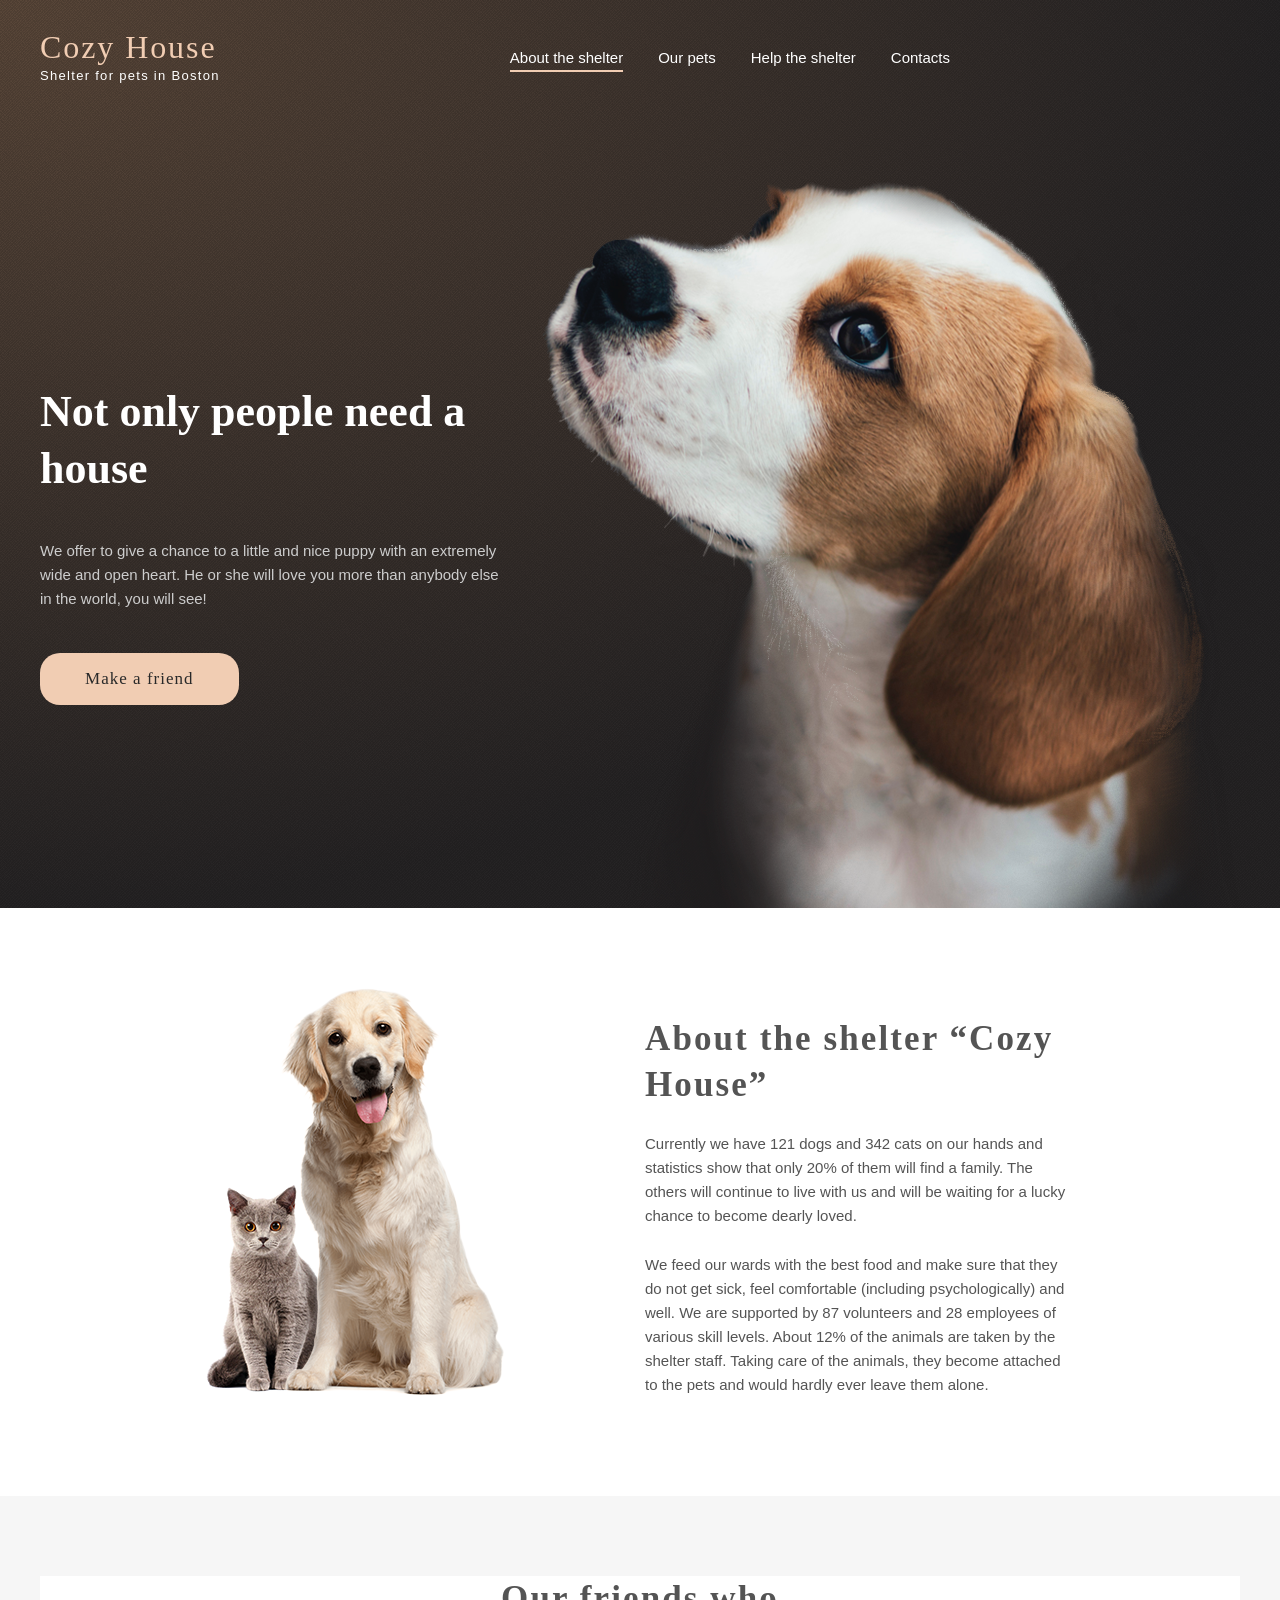
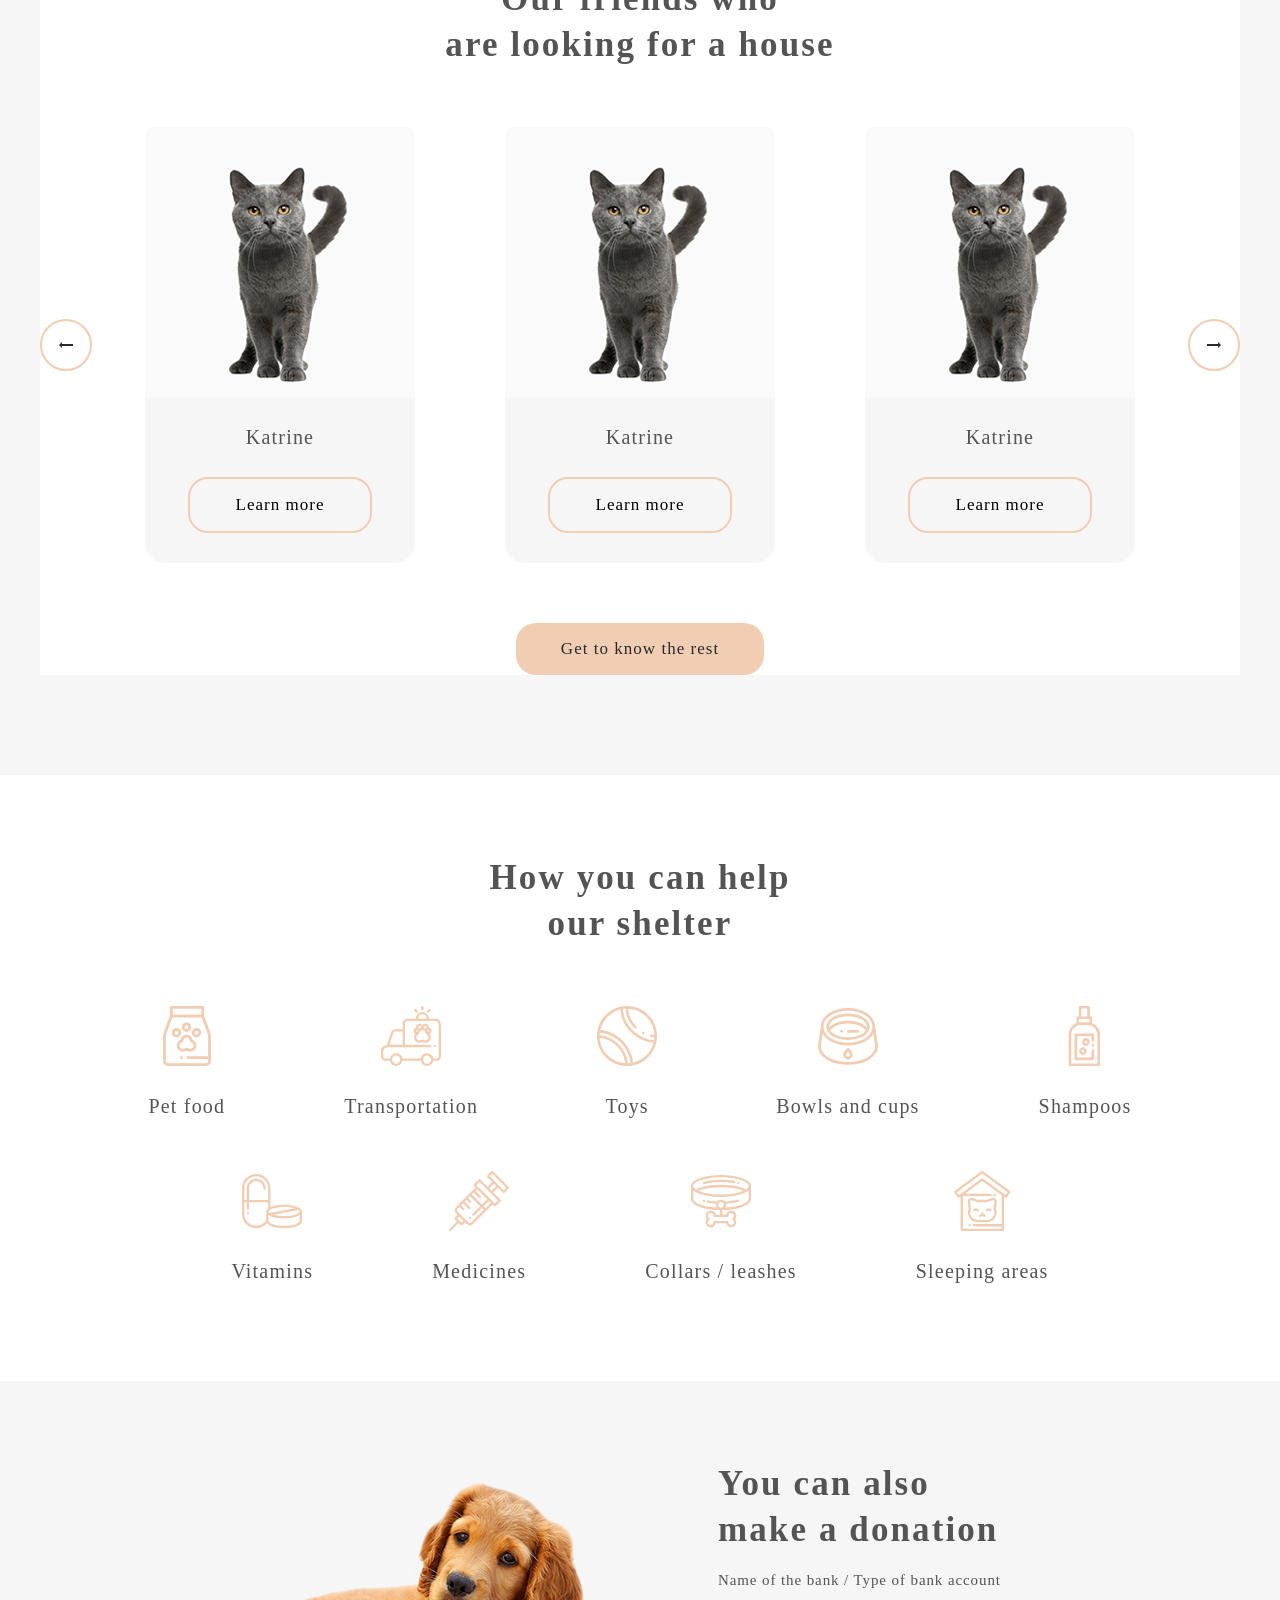
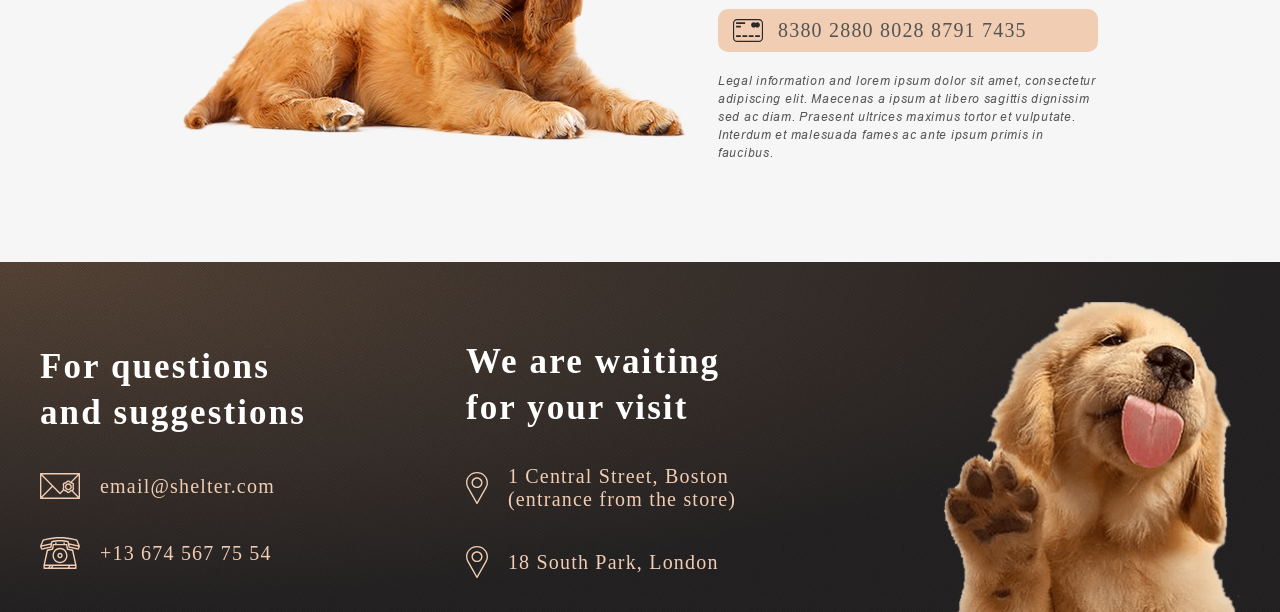
==== shelter/index.html @ 4ef7d297 "feat: add media320 donation and footer sections" ====
<!DOCTYPE html>
<html lang="en">
<head>
    <meta charset="UTF-8">
    <meta name="viewport" content="width=device-width, initial-scale=1.0">
    <title>Shelter</title>
    <link rel="icon" type="image/svg+xml" href="./icons/icon-bowls-and-cups.svg">
    <link rel="stylesheet" href="./styles.css">
</head>
<body>
   <header class="header-main">
    <div class="logo">
        <p class="top-logo">Cozy House</p>
        <p class="bot-logo">Shelter for pets in Boston</p>
    </div>
    <nav class="nav-menu">
        <ul class="nav-menu-list">
            <li class="nav-item">
                <a href="#about" class="nav-item" id="int2">About the shelter</a>
            </li>
            <li class="nav-item">
                <a href="./ourpets.html" class="nav-item">Our pets</a></li>
            <li class="nav-item">
                <a href="#help" class="nav-item">Help the shelter</a></li>
            <li class="nav-item">
                <a href="#contacts" class="nav-item">Contacts</a></li>
        </ul>
    </nav>
    <div class="burger-button">
        <span></span>
    </div>
   </header>
   <main>
    <h1 style="display: none;">Shelter</h1>
        <div class="start-screen">

            <div class="start-container">
                <h2 class="main-header">Not only people need a house</h2>
                <p class="start-info">We offer to give a chance to a little and nice puppy with an extremely wide and open heart. He or she will love you more than anybody else in the world, you will see!</p>
                <button class="gold-button">Make a friend</button>

            </div>
            
                <img src="./images/start-screen-puppy.png" alt="pes" class="pes">
            
        </div>
        <div class="about" id="about">
            <img src="./images/about-pets.png" alt="pets" class="pets-img">
            <div class="about-container">
                <h3 class="about-header">About the shelter “Cozy House”</h3>
                <p class="about-info">Currently we have 121 dogs and 342 cats on our hands and statistics show that only 20% of them will find a family. The others will continue to live with us and will be waiting for a lucky chance to become dearly loved.</p>
                <p class="about-info">We feed our wards with the best food and make sure that they do not get sick, feel comfortable (including psychologically) and well. We are supported by 87 volunteers and 28 employees of various skill levels. About 12% of the animals are taken by the shelter staff. Taking care of the animals, they become attached to the pets and would hardly ever leave them alone.</p>
            </div>
        </div>
        <div class="pets">
            <div class="pets-content">
                <h3 class="pets-header">
                    <span>Our friends who</span>
                    <span>are looking for a house</span> 
                </h3>
                <div class="slider">
                    <button class="left">
                       
                    </button>
                    <div class="slider-body">
                        <div class="pet-card">
                            <img src="./images/pets-katrine.png" alt="pet-photo" class="pet-photo">
                            <p class="pet-name">Katrine</p>
                            <button class="about-pet-button">Learn more</button>
                        </div>
                        <div class="pet-card">
                            <img src="./images/pets-katrine.png" alt="pet-photo" class="pet-photo">
                            <p class="pet-name">Katrine</p>
                            <button class="about-pet-button">Learn more</button>
                        </div>
                        <div class="pet-card" >
                            <img src="./images/pets-katrine.png" alt="pet-photo" class="pet-photo">
                            <p class="pet-name">Katrine</p>
                            <button class="about-pet-button">Learn more</button>
                        </div>
                    </div>
                    <button class="right">
                       
                    </button>
                </div>
                <a href="./ourpets.html" class="gold-button">Get to know the rest</a>
            </div>
        </div>
        <div class="help" id="help">
            <div class="help-content">
                <h3 class="help-header">
                <span>How you can help</span>
                <span>our shelter</span>
                </h3>
                <div class="help-list">
                    <div class="list-card">
                        <img src="./icons/icon-pet-food.svg" alt="food">
                        <p class="card-name">Pet food</p>
                    </div>
                    <div class="list-card">
                        <img src="./icons/icon-transportation.svg" alt="food">
                        <p class="card-name">Transportation</p>
                    </div>
                    <div class="list-card">
                        <img src="./icons/icon-toys.svg" alt="food">
                        <p class="card-name">Toys</p>
                    </div>
                    <div class="list-card">
                        <img src="./icons/icon-bowls-and-cups.svg" alt="food">
                        <p class="card-name">Bowls and cups</p>
                    </div>
                    <div class="list-card">
                        <img src="./icons/icon-shampoos.svg" alt="food">
                        <p class="card-name">Shampoos</p>
                    </div>
                    <div class="list-card">
                        <img src="./icons/icon-vitamins.svg" alt="food">
                        <p class="card-name">Vitamins</p>
                    </div>
                    <div class="list-card">
                        <img src="./icons/icon-medicines.svg" alt="food">
                        <p class="card-name">Medicines</p>
                    </div>
                    <div class="list-card">
                        <img src="./icons/icon-collars-leashes.svg" alt="food">
                        <p class="card-name">Collars / leashes</p>
                    </div>
                    <div class="list-card">
                        <img src="./icons/icon-sleeping-area.svg" alt="food">
                        <p class="card-name">Sleeping areas</p>
                    </div>
                </div>
            </div>
            
        </div>
        <div class="donation">
            <div class="donation-content">
                <img src="./images/donation-dog.png" alt="sobaka" class="sobaka">
                <div class="donation-info">
                    <h3 class="donation-header">
                        <span>You can also</span>
                        <span>make a donation</span>
                    </h3>
                    <p class="donation-subheader">Name of the bank / Type of bank account</p>
                    <div class="credit-card">
                        <img src="./icons/credit-card.svg" alt="credit-card">
                        <p class="credit-card-number">8380 2880 8028 8791 7435</p>
                    </div>
                    <p class="payment-info">Legal information and lorem ipsum dolor sit amet, consectetur adipiscing elit. Maecenas a ipsum at libero sagittis dignissim sed ac diam. Praesent ultrices maximus tortor et vulputate. Interdum et malesuada fames ac ante ipsum primis in faucibus.</p>
                </div>
            </div>
        </div>
   </main>
   <footer>
        <div class="footer-container" id="contacts">
            <div class="footer-info">
                <div class="contacts">
                    <h3 class="contacts-header">
                        <span>For questions </span>
                        <span>and suggestions</span>
                    </h3>
                    <a href="https://mail.google.com/mail/u/0/?fs=1&to=email@shelter.com&tf=cm" class="mail" target="_blank">
                        <img src="./icons/icon-email.svg" alt="mail">
                        <p class="mail-adres">email@shelter.com</p>
                    </a>
                    <a href="tel:+136745677554" class="phone" target="_blank">
                        <img src="./icons/icon-phone.svg" alt="phone">
                        <p class="phone-number">+13 674 567 75 54</p>
                    </a>
                </div>
                <div class="adress">
                    <h3 class="adres-header">
                        <span>We are waiting</span>
                        <span>for your visit</span>
                    </h3>
                    <a href="https://www.google.com/maps/place/%D0%AD%D0%BB%D1%8C%D0%B1%D1%80%D1%83%D1%81/@43.3499376,42.4453301,3543m/data=!3m2!1e3!4b1!4m6!3m5!1s0x40590ad75c4e757f:0x93b32f99989061ef!8m2!3d43.3499382!4d42.4453301!16zL20vMDFoam45!5m1!1e1?entry=ttu&g_ep=EgoyMDI2MDYxMC4wIKXMDSoASAFQAw%3D%3D" class="adres-container" target="_blank">
                        <img src="./icons/icon-marker.svg" alt="marker">
                        <p class="adress-name">1 Central Street, Boston (entrance from the store)</p>
                    </a>
                    <a href="https://www.google.com/maps/place/%D0%AD%D0%BB%D1%8C%D0%B1%D1%80%D1%83%D1%81/@43.3499376,42.4453301,3543m/data=!3m2!1e3!4b1!4m6!3m5!1s0x40590ad75c4e757f:0x93b32f99989061ef!8m2!3d43.3499382!4d42.4453301!16zL20vMDFoam45!5m1!1e1?entry=ttu&g_ep=EgoyMDI2MDYxMC4wIKXMDSoASAFQAw%3D%3D" class="adres-container" target="_blank">
                        <img src="./icons/icon-marker.svg" alt="marker">
                        <p class="adress-name">18 South Park, London </p>
                    </a>
                </div>
            </div>
           
            <img src="./images/footer-puppy.svg" alt="puppy" class="puppu-pes" >
        </div>
   </footer>
</body>
</html>
---- shelter/styles.css ----
@font-face {
    font-family: 'Georgia-italic';
    src: url('./fonts/Georgia-Italic.woff2') format('woff2');
    font-weight: normal;
    font-style: italic;
    font-display: swap;
}

@font-face {
    font-family: 'Georgia';
    src: url('Georgia.woff2') format('woff2');
    font-weight: 400 ;
    font-style: normal;
    font-display: swap;
    font-variant: normal; 
}

@font-face {
    font-family: 'Arial-italic';
    src: url('./fonts/Arial-ItalicMT.woff2') format('woff2');
    font-weight: normal;
    font-style: italic;
    font-display: swap;
}

@font-face {
    font-family: 'Arial';
    src: url('ArialMT.woff2') format('woff2');
    font-weight: normal ;
    font-style: normal;
    font-display: swap;
}




a {
    text-decoration: none;  
    color: black;           
}
/**
  Нормализация блочной модели
 */
*,
::before,
::after {
  box-sizing: border-box;
}

/**
  Убираем внутренние отступы слева тегам списков,
  у которых есть атрибут class
 */
:where(ul, ol):where([class]) {
  padding-left: 0;
}

/**
  Убираем внешние отступы body и двум другим тегам,
  у которых есть атрибут class
 */
body,
:where(blockquote, figure, fieldset):where([class]) {
  margin: 0;
}

/**
  Убираем внешние отступы вертикали нужным тегам,
  у которых есть атрибут class
 */
:where(
  h1,
  h2,
  h3,
  h4,
  h5,
  h6,
  p,
  ul,
  ol,
  dl
):where([class]) {
  margin-block: 0;
}

:where(dd[class]) {
  margin-left: 0;
}

:where(fieldset[class]) {
  padding: 0;
  border: none;
}

/**
  Убираем стандартный маркер маркированному списку,
  у которого есть атрибут class
 */
:where(ul[class]) {
  list-style: none;
}

:where(address[class]) {
  font-style: normal;
}

/**
  Обнуляем вертикальные внешние отступы параграфа,
  объявляем локальную переменную для внешнего отступа вниз,
  чтобы избежать взаимодействие с более сложным селектором
 */
p {
  --paragraphMarginBottom: 24px;

  margin-block: 0;
}

/**
  Внешний отступ вниз для параграфа без атрибута class,
  который расположен не последним среди своих соседних элементов
 */
p:where(:not([class]):not(:last-child)) {
  margin-bottom: var(--paragraphMarginBottom);
}


/**
  Упрощаем работу с изображениями и видео
 */
img,
video {
  display: block;
  max-width: 100%;
  height: auto;
}

/**
  Наследуем свойства шрифт для полей ввода
 */
input,
textarea,
select,
button {
  font: inherit;
}

html {

  height: 100%;
  
  
  
  scroll-behavior: smooth;
}

body {
  /**
    Пригодится в большинстве ситуаций
    (когда, например, нужно будет "прижать" футер к низу сайта)
   */
  min-height: 100%;
  /**
    Унифицированный интерлиньяж
   */
  line-height: 1.5;
}

/**
  Нормализация высоты элемента ссылки при его инспектировании в DevTools
 */
a:where([class]) {
  display: inline-flex;
}

/**
  Курсор-рука при наведении на элемент
 */
button,
label {
  cursor: pointer;
}

/**
  Убирает серую подсветку при тапе на мобильных устройствах (iOS/Android)
 */
button {
  -webkit-tap-highlight-color: transparent;
}

/**
  Приводим к единому цвету svg-элементы
  (за исключением тех, у которых уже указан
  атрибут fill со значением 'none' или начинается с 'url')
 */
:where([fill]:not(
  [fill="none"],
  [fill^="url"]
)) {
  fill: currentColor;
}

/**
  Приводим к единому цвету svg-элементы
  (за исключением тех, у которых уже указан
  атрибут stroke со значением 'none')
 */
:where([stroke]:not(
  [stroke="none"],
  [stroke^="url"]
)) {
  stroke: currentColor;
}

/**
  Чиним баг задержки смены цвета при взаимодействии с svg-элементами
 */
svg * {
  transition-property: fill, stroke;
}

/**
  Приведение рамок таблиц в классический 'collapse' вид
 */
:where(table) {
  border-collapse: collapse;
  border-color: currentColor;
}

/**
  Удаляем все анимации и переходы для людей,
  которые предпочитают их не использовать
 */
@media (prefers-reduced-motion: reduce) {
  *,
  ::before,
  ::after {
    animation-duration: 0.01ms !important;
    animation-iteration-count: 1 !important;
    transition-duration: 0.01ms !important;
    scroll-behavior: auto !important;
  }
}

/**
  Пробуем добавить адаптивный дизайн
 */



:root{
    --color-white: #FFFF;
    --color-dark-light: #CDCDCD;
    --color-dark-medium: #545454;
    --color-dark-high: #292929;
    --color-grey-light: #f6f6f6;
    --color-gold: #F1CDB3;
    

    --border-radius: 20px;

   

    --container-width: 1280x;
    --container-padding-x: 15px;

    --transition-duration: 0.2s;

   
    
}
body{
    max-width: 1280px;
    width:100%;
   
    color: var(--color-dark);
    font-size: 12px;
    line-height: 1.75;
    background-color: var(--color-white);
    margin: 0 auto;
    position: relative;
}
.header-main{
    display: flex;
    padding-left: 40px;
    padding-right: 40px;
    padding-top: 30px;
    width: 100%;
    justify-content: space-between;
    align-items: center;
    font-family: 'Georgia';
    position: absolute;
}
.logo{
    display: flex;
    flex-direction: column;
    align-content: flex-start;
    font-family: 'Georgia';
}

.top-logo, .top-logo-pet{
    font-size: 32px;
    line-height: 1.1;
    letter-spacing: 0.06em;
    color: var(--color-gold);
}

.bot-logo, .bot-logo-pet{
    font-family: 'Arial';
    font-size: 13px;
    line-height: auto;
    letter-spacing: 0.1em;
    color: var(--color-white);
}


.nav-menu-list, .nav-menu-list-pet{
    display: flex;
    gap: 35px;
    font-family: 'Arial';
    font-size: 15px;
    line-height: 1.6;
    letter-spacing: 0.0em;
    color: var(--color-white);
}
.start-screen{
    display: flex;
    align-items: center;
    gap: 42px;
    padding-left: 40px;
    padding-right: 40px;
    padding-top: 180px ;
    background: url(./images/noise_transparent.png), radial-gradient(100% 100% at 0% 0%, #5b483a 0%, #262425 100%), #211f20;
}

.start-container{
    display: flex;
    flex-direction: column;
    gap: 42px;
    justify-content: flex-start;
    align-items: flex-start;
}

.main-header{
    font-family: 'Georgia';
    font-size: 44px;
    line-height: 1.3;
    letter-spacing: 0.0em;
    color: var(--color-white);
}

.start-info{
    font-family: 'Arial';
    font-size: 15px;
    line-height: 1.6;
    letter-spacing: 0.0em;
    color: var(--color-dark-light);
}

.gold-button{
    
    padding: 15px 45px 15px 45px;
    cursor: pointer;
    border: none;
    border-radius: var(--border-radius);
    background-color: var(--color-gold);
    font-family: Georgia;
    font-size: 17px;
    line-height: 1.3;
    letter-spacing: 0.06em;
    color: var(--color-dark-high);
}


.about{
    display: flex;
    align-items: center;
    justify-content: center;
    padding: 80px 40px 100px 40px;
    gap: 140px;
}

.about-container{
    display: flex;
    gap: 25px;
    width: 430px;
    height: 380px;
    flex-direction: column;
    justify-content: flex-start;
    padding-top: 14px;
    padding-bottom: 14px;
}

.about-header, .pets-header, .help-header, .donation-header, .contacts-header, .adres-header, .pets-section-header{
    font-family: 'Georgia';
    font-size: 35px;
    line-height: 1.3;
    letter-spacing: 0.06em;
    color: var(--color-dark-medium);
}

.about-info{
    font-family: 'Arial';
    font-size: 15px;
    line-height: 1.6;
    letter-spacing: 0.0em;
    color: var(--color-dark-medium);
}

.pets-header{
    display: flex;
    flex-direction: column;
    align-items: center;
}
.left{
    width: 52px;
    height: 52px;
    background: transparent;  
    border: 2px solid var(--color-gold); 
    border-radius: 52px;  
    background-image: url(./icons/Arrow.png);
  
 
    background-repeat: no-repeat;
    background-position:  center;
    transition: background-color 0.5s ease;
}
.right{
    width: 52px;
    height: 52px;
    background: transparent;  
    border: 2px solid var(--color-gold); 
    border-radius: 52px;  
    background-image: url(./icons/Arrow\ \(1\).png);
  
 
    background-repeat: no-repeat;
    background-position:  center;
    transition: background-color 0.5s ease;
}
.pets{
    padding: 80px 40px 100px 40px;
    background-color: var(--color-grey-light);
}

.pets-content{
    
    display: flex;
    flex-direction: column;
    align-items: center;
    gap: 60px;
    background-color: var(--color-white);
}

.slider{
    display: flex;
    flex-direction: row;
    align-items: center;
    gap: 53px;
}

.slider-body{
    display: flex;
    align-items: center;
    gap: 90px;
}

.pet-card{
    display: flex;
    flex-direction: column;
    gap: 30px;
    align-items: center;
    background-color: var(--color-grey-light);
    border-radius: var(--border-radius);
    padding-bottom: 30px;
    cursor: pointer;
    
}


.pet-name, .card-name{
    font-family: 'Georgia';
    font-size: 20px;
    line-height: 1.00;
    letter-spacing: 0.06em;
    color: var(--color-dark-medium);
}

.about-pet-button{
    font-family: 'Georgia';
    font-size: 17px;
    line-height: 1.3;
    letter-spacing: 0.06em;
    background-color: var(--color-grey-light);
    border-radius: var(--border-radius);
    border: 2px solid var(--color-gold); 
    padding: 15px 45px 15px 45px;
}

.about-pet-button:hover{
  background-color: var(--color-gold);
}

.help{
  padding: 80px 40px 100px 40px;
  max-width: 1280px;
  
  
}

.help-content{
  display: flex;
  flex-direction: column;
  align-items: center;
  gap: 60px;
  padding-left: 87px;
  padding-right: 87px;
}

.help-header{
  display: flex;
  flex-direction: column;
  align-items: center;
}

.help-list{
  line-height: 1.15;
  display: flex;
  align-items: center;
  justify-content: center;
  gap: 119px;
  row-gap: 55px;
  flex-wrap: wrap;
}

.list-card{
  display: flex;
  flex-direction: column;
  align-items: center;
  gap: 30px;
  white-space: nowrap;

}

.donation{
  padding: 80px 182px 100px 183px;
  background-color: var(--color-grey-light);
}


.donation-content{
  display: flex;
  align-items: center;
  gap: 30px;
  justify-content: center;
}

.donation-info{
  display: flex;
  flex-direction: column;
  justify-content: flex-start;
  gap: 20px;
}

.credit-card{
  background-color: var(--color-gold);
  border-radius: 10px;
  padding: 10px 15px 10px 15px;
  display: flex;
  align-items: center;
  gap: 15px;
}

.donation-subheader{
  font-family: 'Georgia';
    font-size: 15px;
    line-height: 1.1;
    letter-spacing: 0.06em;
    color: var(--color-dark-medium);
}

.credit-card-number{
   font-family: 'Georgia';
    font-size: 20px;
    line-height: 1.15;
    letter-spacing: 0.06em;
    color: var(--color-dark-medium);
}

.payment-info{
  font-family: 'Arial-italic';
    font-size: 12px;
    line-height: 1.5;
    letter-spacing: 0.06em;
    color: var(--color-dark-medium);
}
.donation-header{
  display: flex;
  flex-direction: column;
}

footer{
  padding: 40px 40px 0px 40px;
  background: url(./images/noise_transparent.png), radial-gradient(100% 100% at 0% 0%, #5b483a 0%, #262425 100%), #211f20;
}

.footer-container{
  display: flex;
  gap: 160px;
  
}

.footer-info{
  display: flex;
  align-items: center;
  justify-content: center;
  gap: 160px;
}

.contacts, .adress{
  max-height: 235px;
  display: flex;
  flex-direction: column;
  align-self: center;
  gap: 35px;
}

.contacts-header, .adres-header{
  display: flex;
  flex-direction: column;
  justify-content: flex-start;
   white-space: nowrap;
   color: var(--color-white);
}

.mail, .phone, .adres-container{
  display: flex;
  align-items: center;
  gap: 20px;
  font-family: 'Georgia';
    font-size: 20px;
    line-height: 1.15;
    letter-spacing: 0.06em;
    color: var(--color-gold);
}

.header-ourpets{
  display: flex;
    padding-left: 40px;
    padding-right: 40px;
    padding-top: 30px;
    padding-bottom: 30px;
    width: 100%;
    justify-content: space-between;
    align-items: center;
    font-family: 'Georgia';
    color: var(--color-dark-medium);
    background-color: var(var(--color-white)) ;
}
.left-end-navigator, .left-navigator, .right-navigator, .right-end-navigator  {
   width: 52px;
    height: 52px;
    background: transparent;  
    border: 2px solid var(--color-gold); 
    border-radius: 52px;  
    
  
 
    background-repeat: no-repeat;
    background-position:  center;
    transition: background-color 0.5s ease;
}

.page{
  display: flex;
  align-items: center;
  justify-content: center;
   width: 52px;
    height: 52px;
    border-radius: 52px;
    background-color: var(--color-gold);
}

.pets-section{
  padding: 80px 40px 100px 40px;
  background-color: var(--color-grey-light);
}
.pets-section-content{
  display: flex;
  flex-direction: column;
  align-items: center;
  gap: 45px;
}
.pets-section-header{
  display: flex;
  flex-direction: column;
  align-items: center;
}

.cards-container{
  display: flex;
  row-gap: 40px;
  column-gap: 30px;
  align-items: center;
  justify-content: center;
  flex-wrap: wrap;
}

.navigation{
  display: flex;
  align-items: center;
  gap: 20px;
}

.nav-menu-list-pet, .top-logo-pet, .bot-logo-pet {
  color: var(--color-dark-high);
}

.left-end-navigator{
  background-image: url(./icons/__.svg);
}

.left-navigator{
  background-image: url(./icons/_.svg);
}

.right-navigator{
  background-image: url(./icons/_\ \(1\).svg);
}

.right-end-navigator{
  background-image: url(./icons/__\ \(1\).svg);
}

.nav-item{
  color: var(--color-white);
}
.nav-item-pet{
  color: var(--color-dark-high);
}
#int, #int2{
  border-bottom: 2px solid var(--color-gold);
}

.pet-photo{
  max-width: 270px;
  max-height: 270px;
}

.contacts{
  max-width: 278px;
}

.address{
  max-width: 302px;

}
@media (max-width:1024px){
  .start-screen{
    display: flex;
    flex-direction: column;
    gap: 100px;
    padding-top: 150px;
  }

  .start-container{
    max-width: 460px;
  }

  .gold-button{
    align-self: center;
  }
  .pes{
    width: 569px;
    height: 593px;
    align-self: flex-end;
  }

  .about{
    flex-direction: column-reverse;
    align-self: flex-end;
    gap: 80px;
  }

  .slider-body .pet-card:nth-child(3){
    display: none;
  }
  .pet-card, .about-pet-button{
    background-color: var(--color-white);
  }
  .pets-content{
    background-color: var(--color-grey-light);
  }

  .pet-card{
    max-width: 270px;
  }

  .slider-body{
    gap: 40px;
  }
  
.slider{
  gap: 15px;
}

  .pets{
    padding: 80px 30px 100px 30px;
    background-color: var(--color-grey-light);
}

.help-list{
  display: grid;
  grid-template-columns: repeat(3,1fr);
  align-items: center;
  justify-content: center;
  gap: 60px 55px;
}
.help{
    padding: 80px 69px 100px 69px;
    
}
.help-content{
  
  padding-left: 0px;
  padding-right: 0px;
}

.donation-content{
  flex-direction: column-reverse;
  gap: 60px;
}

.sobaka{
  max-width: 505px;
  max-height: 261px;
}

.footer-container{
  gap: 65px;
  align-items: center;
  justify-content: center;
  flex-wrap: wrap;
}
.contacts, .adress{
  max-width: 302px;
  max-height: 234px;
  
}
.adress{
  gap: 35px;
}

.footer-info{
  gap: 60px;
}
footer{
  padding-left: 30px;
  padding-right: 30px;
  padding-top: 30px;
}


}
@media(max-width: 767px){
  
.burger-button{
  width: 30px;
  height: 30px;
  position: relative;
  background: transparent;
  cursor: pointer;
  padding: 0;
}
.burger-button span, .burger-button::before, .burger-button::after{
  content: '';
  position: absolute;
  width: 100%;
  height: 2px;
 
  background-color: var(--color-gold);
  border-radius: 30px;
}

.burger-button::before{
   top: 0;
}

.burger-button span{
  top: 50%;
}

.burger-button::after{
  bottom: 0;
}

.nav-menu{
  display: none;
}

.start-screen{
  padding-left:10px;
  padding-right: 10px;;
}
.main-header{
 
    font-size: 25px;
    line-height: 1.3;
    letter-spacing: 0.06em;
    
}
.start-container{
  align-items: center;
  justify-content: center;
  text-align: center;
  gap: 42px;
}
.pes{
  max-width: 260px;
  max-height: 272px;
}

.pets-img{
  max-width: 260px;
  max-height: 353px;
}

.about{
  flex-direction: column-reverse;
  padding: 42px 10px 42px 10px;
  gap: 42px;
}

.about-header,
 .pets-header,
  .help-header,
   .donation-header,
    .contacts-header,
    .adres-header{
  text-align: center;
  font-size: 25px;
    line-height: 1.3;
    letter-spacing: 0.06em;
    
}
.about-container{
  height: auto;
  width: auto;
}

.about-info{
  text-align: justify;
}

.pets{
  padding: 42px 10px 42px 10px;
}

.pets-header,
 .help-header,
  .donation-header,
   .contacts-header,
   .adres-header{
  white-space: nowrap;
  font-style: normal; font-variant: normal; font-weight: 400;
}

.slider-body .pet-card:nth-child(2),
.slider-body .pet-card:nth-child(3){
    display: none;
}

.slider{
  column-gap: 80px;
  flex-wrap: wrap;
  justify-content: center;
  align-items: center;
}
.pets-content{
  gap: 42px;
}
.slider-body{
  order: 1;
}
.left{
  order: 2;
}
.right{
  order: 3;
}

.help{
  padding: 42px 15px 42px 15px;
}

.help-list{
 
  grid-template-columns: repeat(2,1fr);
  align-items: center;
  justify-content: center;
  gap: 30px 0px ;
}

.donation{
  padding: 42px 20px 42px 20px;
}
.sobaka{
  max-width: 260px;
  max-height: 135px;
}

.donation-subheader{
  white-space: nowrap;
}

.credit-card-number{
  font-size: 15px;
}

.credit-card{
  justify-content: space-evenly;
}

footer{
  padding-top: 30px;
  padding-left: 10px;
  padding-right: 10px;
}
.puppu-pes{
  max-width: 260px;
  max-height: 269px;
}

.footer-info{
  flex-direction: column;
}
}
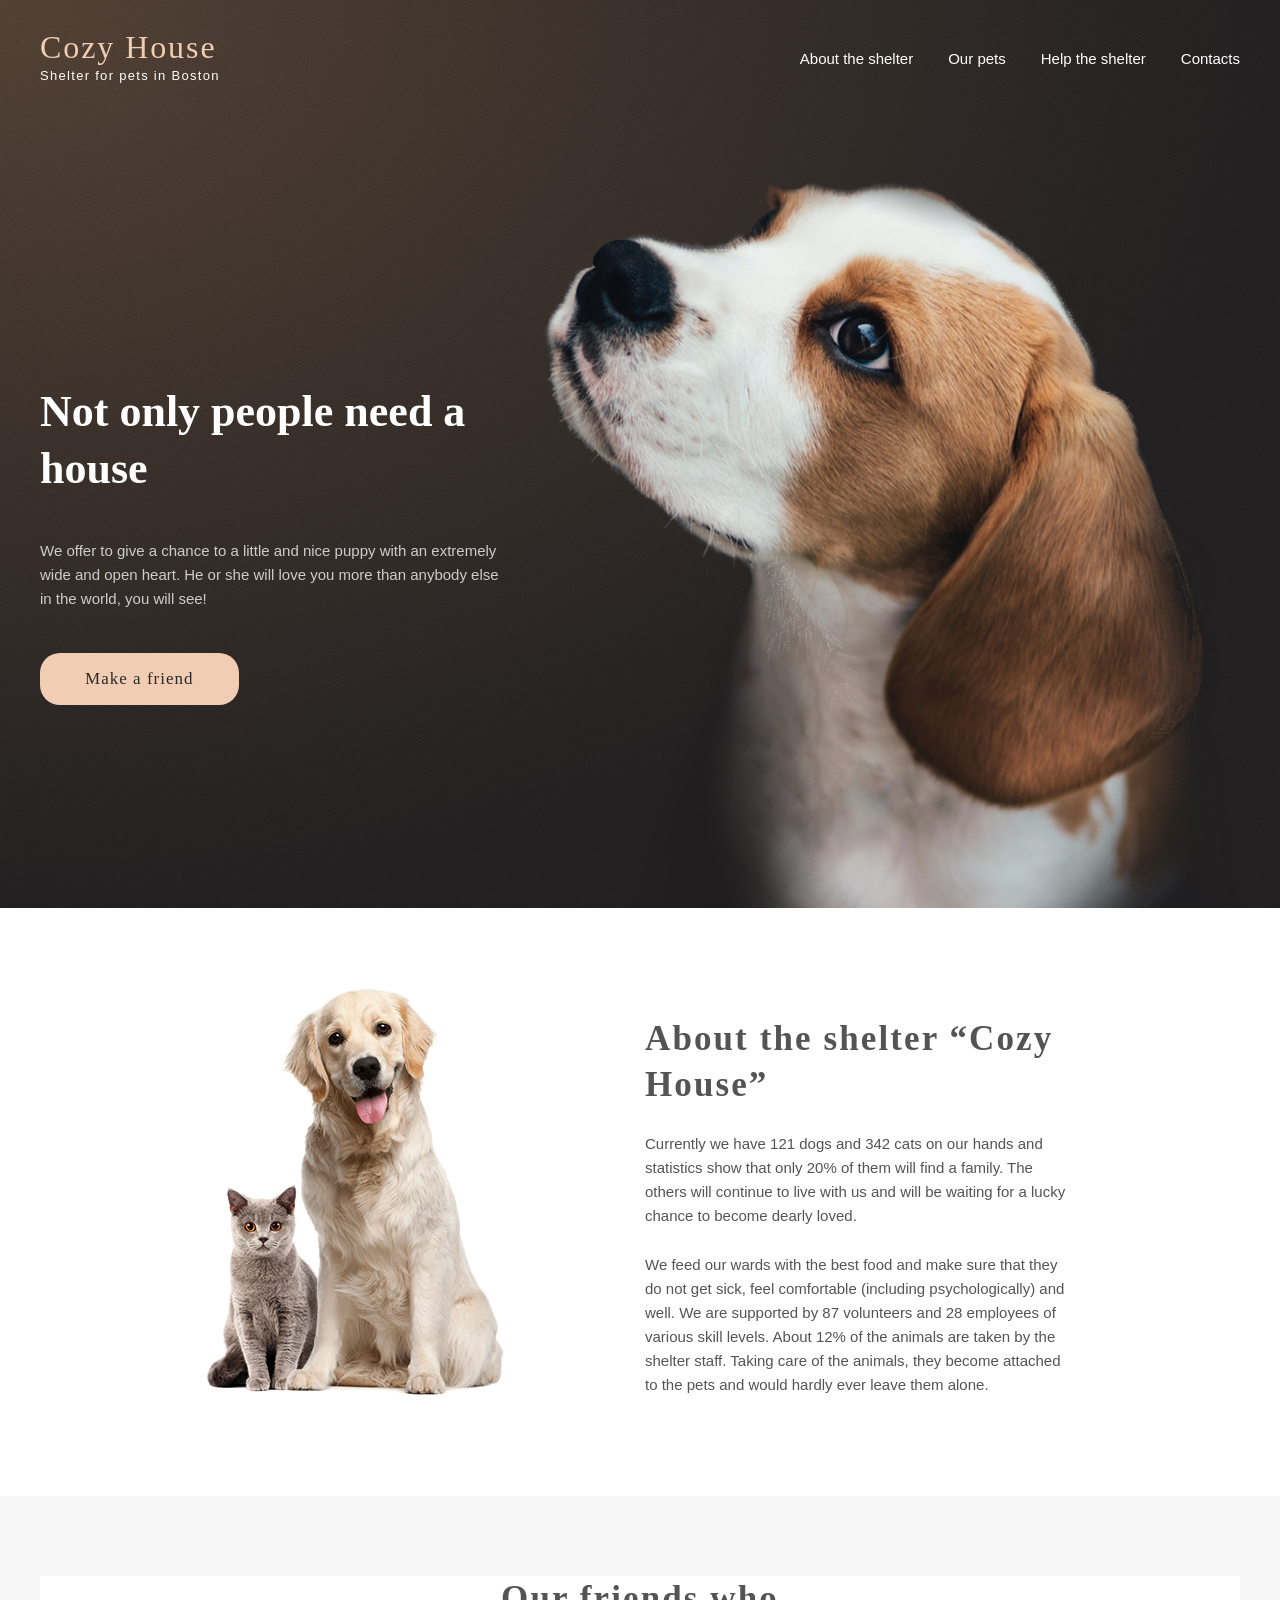
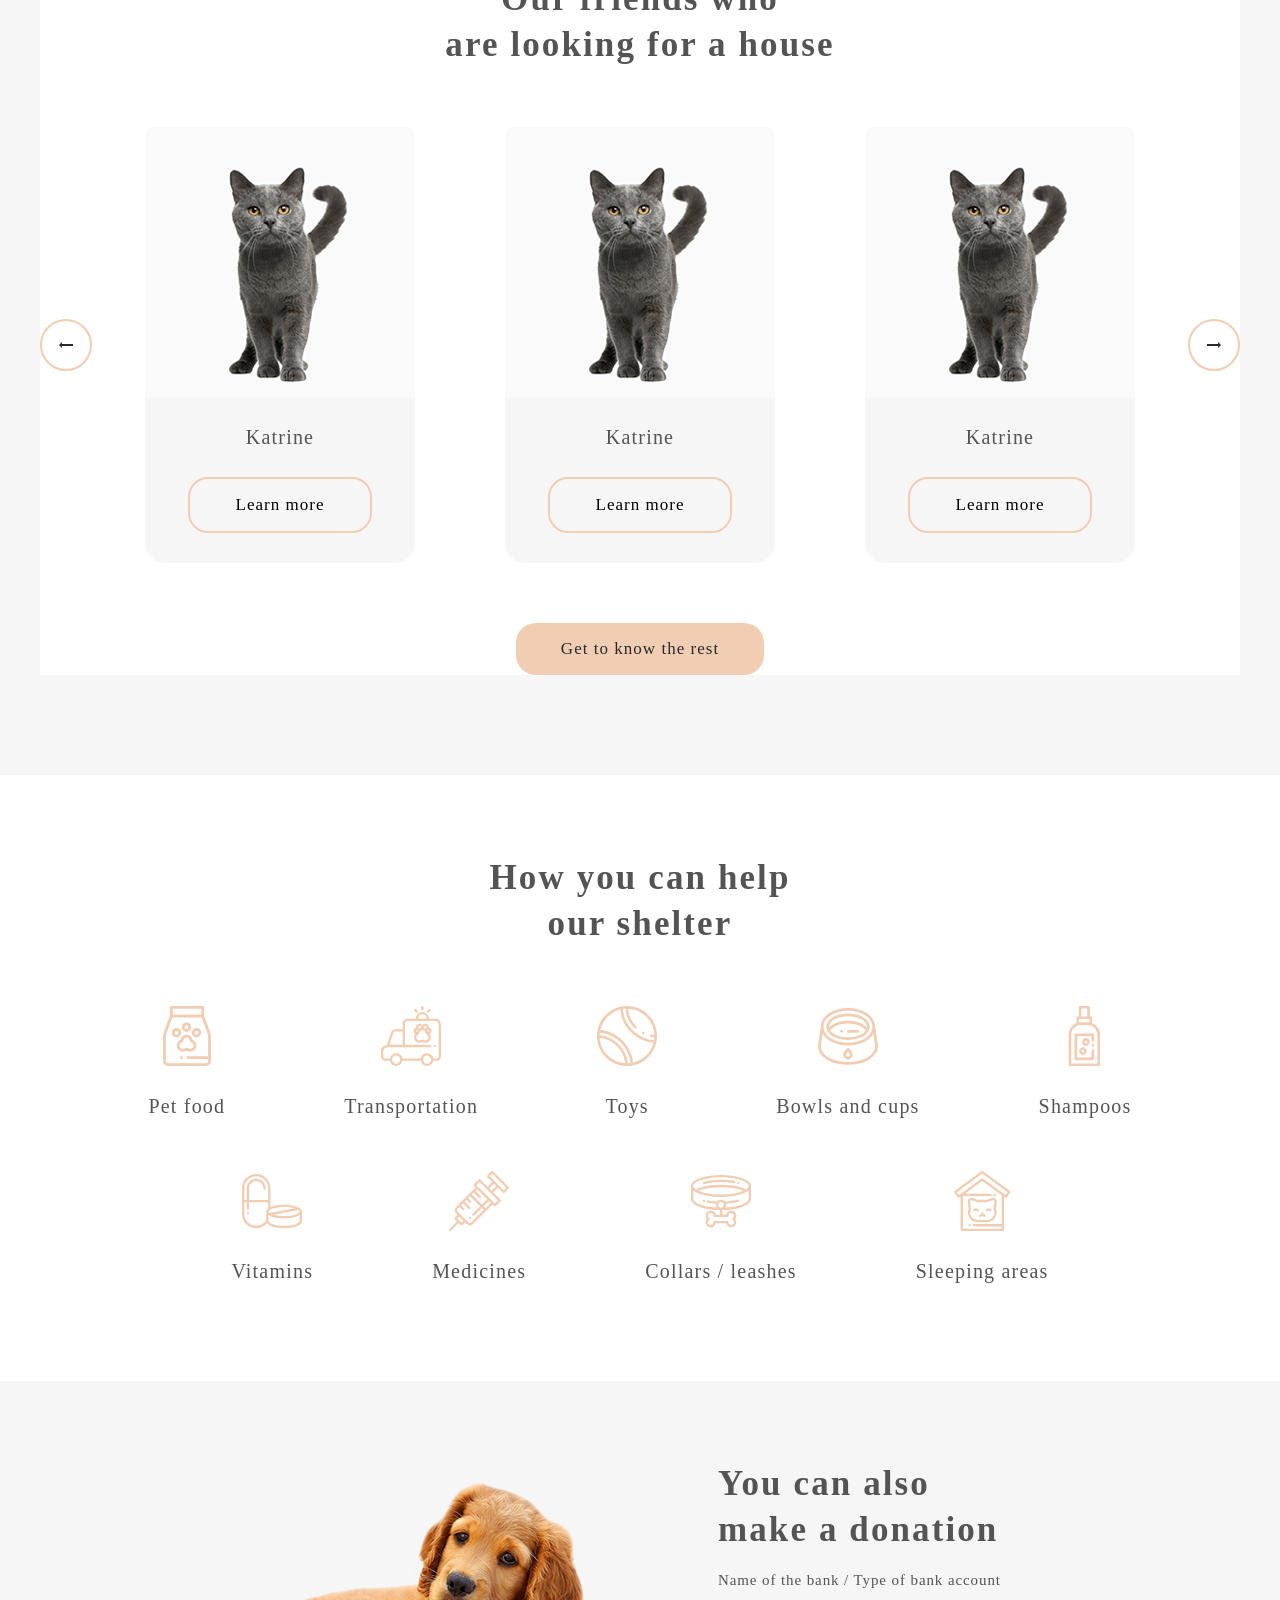
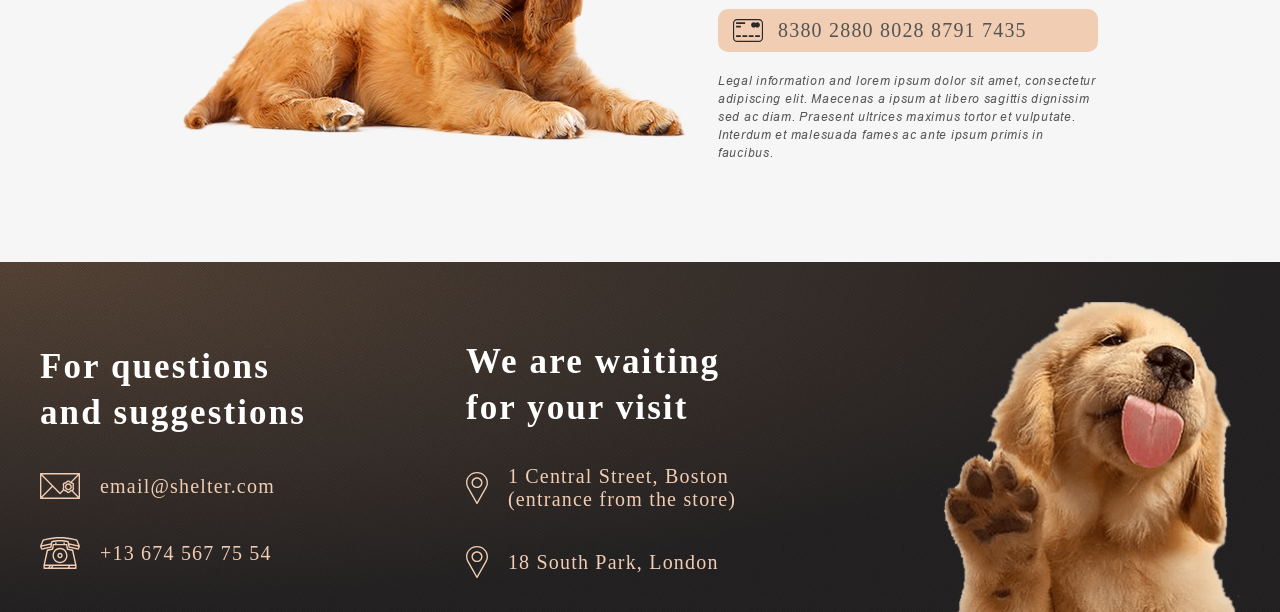
==== commit 292a80cd: "feat: implement burger-menu" ====
--- a/shelter/index.html
+++ b/shelter/index.html
@@ -6,33 +6,50 @@
     <title>Shelter</title>
     <link rel="icon" type="image/svg+xml" href="./icons/icon-bowls-and-cups.svg">
     <link rel="stylesheet" href="./styles.css">
+    <script src="./index.js"></script>
 </head>
 <body>
    <header class="header-main">
-    <div class="logo">
-        <p class="top-logo">Cozy House</p>
-        <p class="bot-logo">Shelter for pets in Boston</p>
+    <div class="header-content">
+        <div class="logo">
+            <p class="top-logo">Cozy House</p>
+            <p class="bot-logo">Shelter for pets in Boston</p>
+        </div>
+        <nav class="nav-menu">
+            <ul class="nav-menu-list">
+                <li class="nav-item">
+                    <a href="#about" class="nav-item" id="int2">About the shelter</a>
+                </li>
+                <li class="nav-item">
+                    <a href="./ourpets.html" class="nav-item">Our pets</a></li>
+                <li class="nav-item">
+                    <a href="#help" class="nav-item">Help the shelter</a></li>
+                <li class="nav-item">
+                    <a href="#contacts" class="nav-item">Contacts</a></li>
+            </ul>
+        </nav>
+        <div class="burger-button">
+            <span></span>
+        </div>
     </div>
-    <nav class="nav-menu">
-        <ul class="nav-menu-list">
-            <li class="nav-item">
-                <a href="#about" class="nav-item" id="int2">About the shelter</a>
-            </li>
-            <li class="nav-item">
+    <nav class="burger-menu hidden-burger">
+            <div class="burger-item">
+                <a href="#about" class="nav-item" >About the shelter</a>
+            </div>
+            <div class="burger-item">
                 <a href="./ourpets.html" class="nav-item">Our pets</a></li>
-            <li class="nav-item">
+            </div>
+            <div class="burger-item">
                 <a href="#help" class="nav-item">Help the shelter</a></li>
-            <li class="nav-item">
+            </div>
+            <div class="burger-item">
                 <a href="#contacts" class="nav-item">Contacts</a></li>
-        </ul>
+            </div>
     </nav>
-    <div class="burger-button">
-        <span></span>
-    </div>
    </header>
    <main>
-    <h1 style="display: none;">Shelter</h1>
-        <div class="start-screen">
+        <h1 style="display: none;">Shelter</h1>
+        <section class="start-screen">
 
             <div class="start-container">
                 <h2 class="main-header">Not only people need a house</h2>
@@ -43,16 +60,16 @@
             
                 <img src="./images/start-screen-puppy.png" alt="pes" class="pes">
             
-        </div>
-        <div class="about" id="about">
+        </section>
+        <section class="about" id="about">
             <img src="./images/about-pets.png" alt="pets" class="pets-img">
             <div class="about-container">
                 <h3 class="about-header">About the shelter “Cozy House”</h3>
                 <p class="about-info">Currently we have 121 dogs and 342 cats on our hands and statistics show that only 20% of them will find a family. The others will continue to live with us and will be waiting for a lucky chance to become dearly loved.</p>
                 <p class="about-info">We feed our wards with the best food and make sure that they do not get sick, feel comfortable (including psychologically) and well. We are supported by 87 volunteers and 28 employees of various skill levels. About 12% of the animals are taken by the shelter staff. Taking care of the animals, they become attached to the pets and would hardly ever leave them alone.</p>
             </div>
-        </div>
-        <div class="pets">
+        </section>
+        <section class="pets">
             <div class="pets-content">
                 <h3 class="pets-header">
                     <span>Our friends who</span>
@@ -85,8 +102,8 @@
                 </div>
                 <a href="./ourpets.html" class="gold-button">Get to know the rest</a>
             </div>
-        </div>
-        <div class="help" id="help">
+        </section>
+        <section class="help" id="help">
             <div class="help-content">
                 <h3 class="help-header">
                 <span>How you can help</span>
@@ -132,8 +149,8 @@
                 </div>
             </div>
             
-        </div>
-        <div class="donation">
+        </section>
+        <section class="donation">
             <div class="donation-content">
                 <img src="./images/donation-dog.png" alt="sobaka" class="sobaka">
                 <div class="donation-info">
@@ -149,7 +166,7 @@
                     <p class="payment-info">Legal information and lorem ipsum dolor sit amet, consectetur adipiscing elit. Maecenas a ipsum at libero sagittis dignissim sed ac diam. Praesent ultrices maximus tortor et vulputate. Interdum et malesuada fames ac ante ipsum primis in faucibus.</p>
                 </div>
             </div>
-        </div>
+        </section>
    </main>
    <footer>
         <div class="footer-container" id="contacts">
@@ -187,5 +204,6 @@
             <img src="./images/footer-puppy.svg" alt="puppy" class="puppu-pes" >
         </div>
    </footer>
+   <div class="overlay"></div>
 </body>
 </html>
--- a/shelter/styles.css
+++ b/shelter/styles.css
@@ -280,16 +280,23 @@
     position: relative;
 }
 .header-main{
-    display: flex;
+   
     padding-left: 40px;
     padding-right: 40px;
     padding-top: 30px;
     width: 100%;
-    justify-content: space-between;
-    align-items: center;
+    position: absolute;
+    
     font-family: 'Georgia';
-    position: absolute;
-}
+    
+}
+.header-content{
+  width: 100%;
+   display: flex;
+   align-items: center;
+   
+}
+
 .logo{
     display: flex;
     flex-direction: column;
@@ -312,6 +319,9 @@
     color: var(--color-white);
 }
 
+.nav-menu{
+  margin-left: auto;
+}
 
 .nav-menu-list, .nav-menu-list-pet{
     display: flex;
@@ -737,9 +747,7 @@
 .nav-item-pet{
   color: var(--color-dark-high);
 }
-#int, #int2{
-  border-bottom: 2px solid var(--color-gold);
-}
+
 
 .pet-photo{
   max-width: 270px;
@@ -754,7 +762,59 @@
   max-width: 302px;
 
 }
-@media (max-width:1024px){
+
+.burger-menu{
+  display: flex;
+  flex-direction: column;
+  align-items: center;
+  justify-content: center;
+  gap: 40px;
+  font-family: 'Arial';
+  font-size: 32px;
+  line-height: 1.6;
+  letter-spacing: 0.0em;
+  color: var(--color-dark-medium);
+  background-color: var(--color-dark-high);
+  height: 100%;
+  width: 320px;
+  position: fixed;
+  z-index: 300;
+  right: 0;
+  top: 0;
+  transition: all 0.3s ease;
+}
+
+.nav-item:hover{
+  color: var(--color-gold);
+}
+
+.nav-item:active{
+  border-bottom: 2px solid var(--color-gold);
+}
+
+.hidden-burger {
+    transform: translateX(100%);
+    opacity: 0;
+}
+
+.no-scroll {
+    overflow: hidden;
+}
+
+.overlay {
+    position: fixed;
+    inset: 0;
+    background-color: rgba(24, 28, 41, 0.8);
+    z-index: 299; 
+    visibility: hidden;
+    opacity: 0;
+    transition: opacity 0.3s ease, visibility 0.3s ease;
+}
+.overlay.active {
+    visibility: visible;
+    opacity: 1;
+}
+@media (max-width:1279px){
   .start-screen{
     display: flex;
     flex-direction: column;
@@ -864,11 +924,13 @@
 @media(max-width: 767px){
   
 .burger-button{
+  margin-left: auto;
   width: 30px;
   height: 30px;
   position: relative;
   background: transparent;
   cursor: pointer;
+  z-index: 301;
   padding: 0;
 }
 .burger-button span, .burger-button::before, .burger-button::after{
@@ -879,6 +941,7 @@
  
   background-color: var(--color-gold);
   border-radius: 30px;
+  transition: all 0.3s ease;
 }
 
 .burger-button::before{
@@ -892,6 +955,19 @@
 .burger-button::after{
   bottom: 0;
 }
+
+.burger-button.active span{
+  transform: rotate(90deg);
+}
+
+.burger-button.active::after{
+   transform: translateX(15px) translateY(-13px) rotate(90deg);
+}
+.burger-button.active::before{
+ transform:translateX(-15px) translateY(15px) rotate(-90deg);
+}
+
+
 
 .nav-menu{
   display: none;
@@ -935,7 +1011,8 @@
   .help-header,
    .donation-header,
     .contacts-header,
-    .adres-header{
+    .adres-header,
+    .pets-section-header{
   text-align: center;
   font-size: 25px;
     line-height: 1.3;
@@ -959,7 +1036,8 @@
  .help-header,
   .donation-header,
    .contacts-header,
-   .adres-header{
+   .adres-header,
+   .pets-section-header{
   white-space: nowrap;
   font-style: normal; font-variant: normal; font-weight: 400;
 }
@@ -968,7 +1046,9 @@
 .slider-body .pet-card:nth-child(3){
     display: none;
 }
-
+.cards-container .pet-card:nth-child(n+4){
+  display: none;
+}
 .slider{
   column-gap: 80px;
   flex-wrap: wrap;
@@ -1033,4 +1113,13 @@
 .footer-info{
   flex-direction: column;
 }
-}
+
+.navigation{
+  gap: 10px;
+}
+
+.pets-section{
+  padding-top: 42px;
+  padding-bottom: 42px;
+}
+}
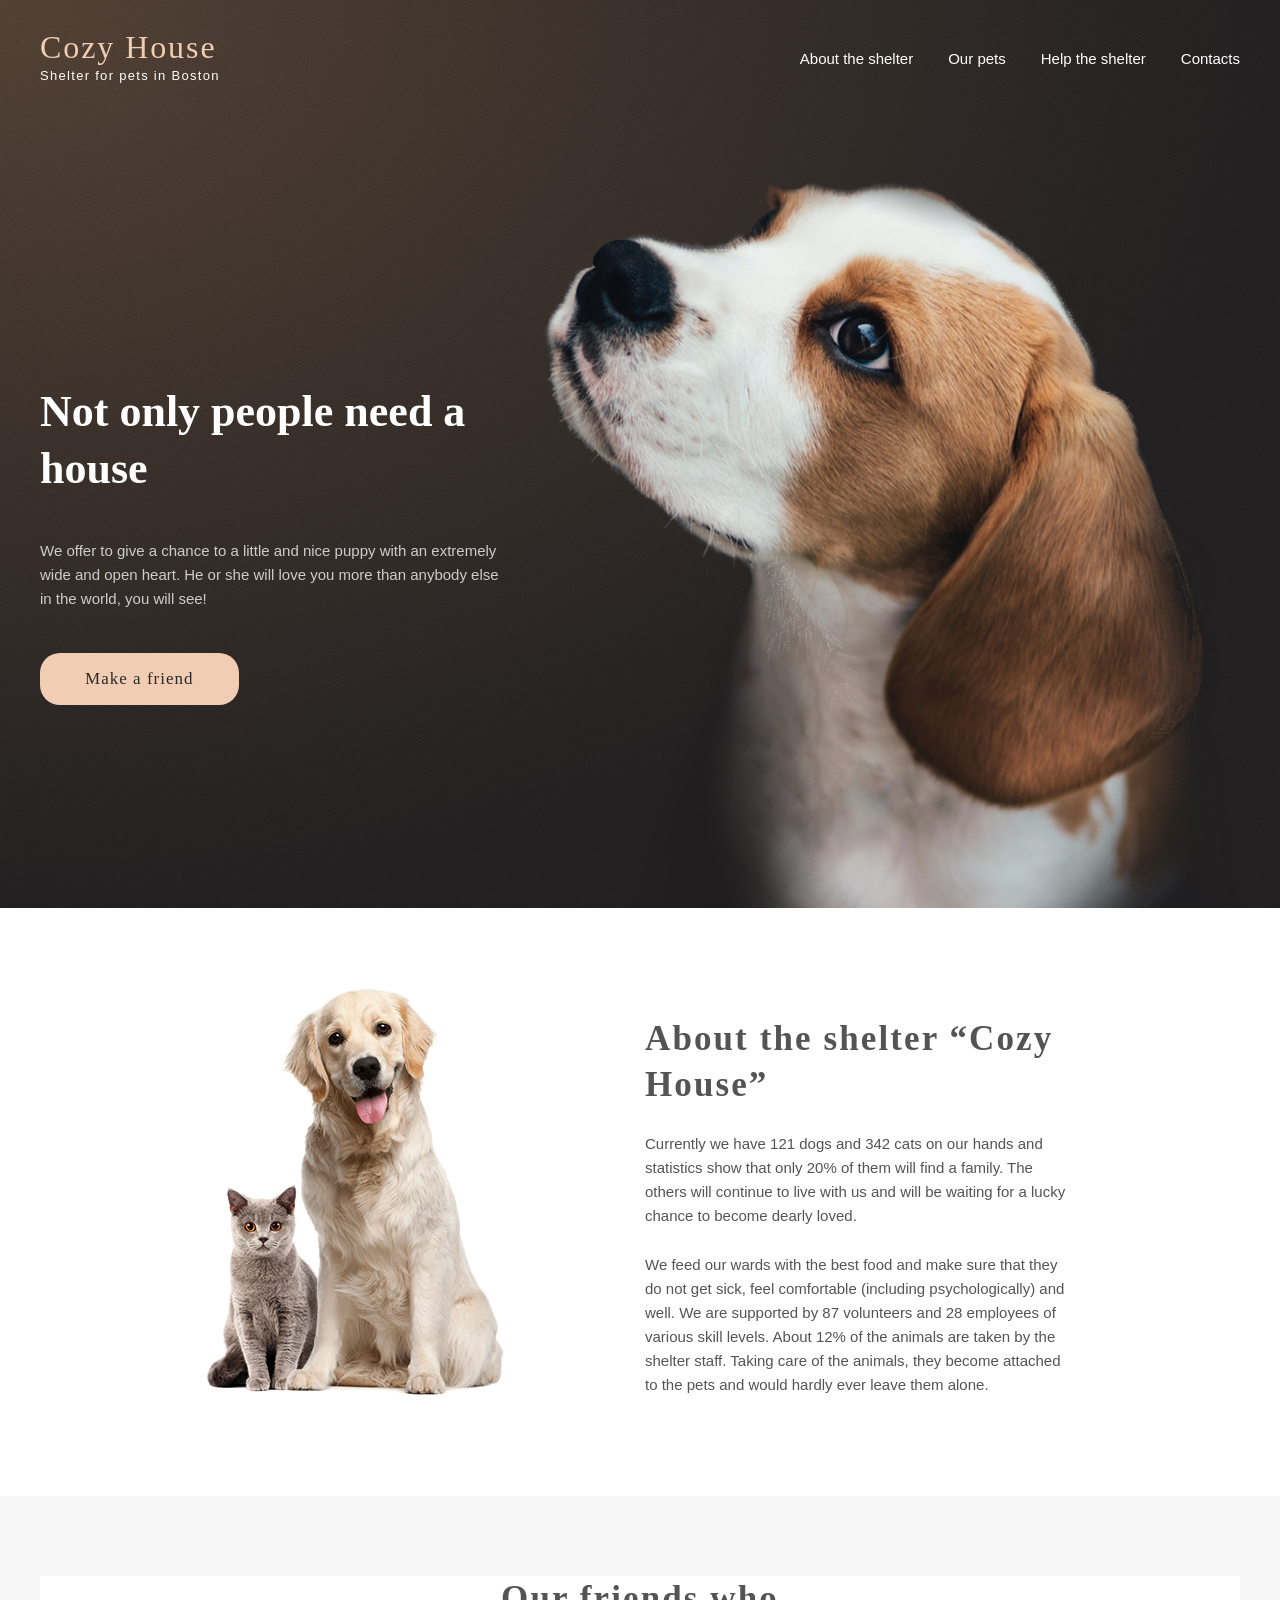
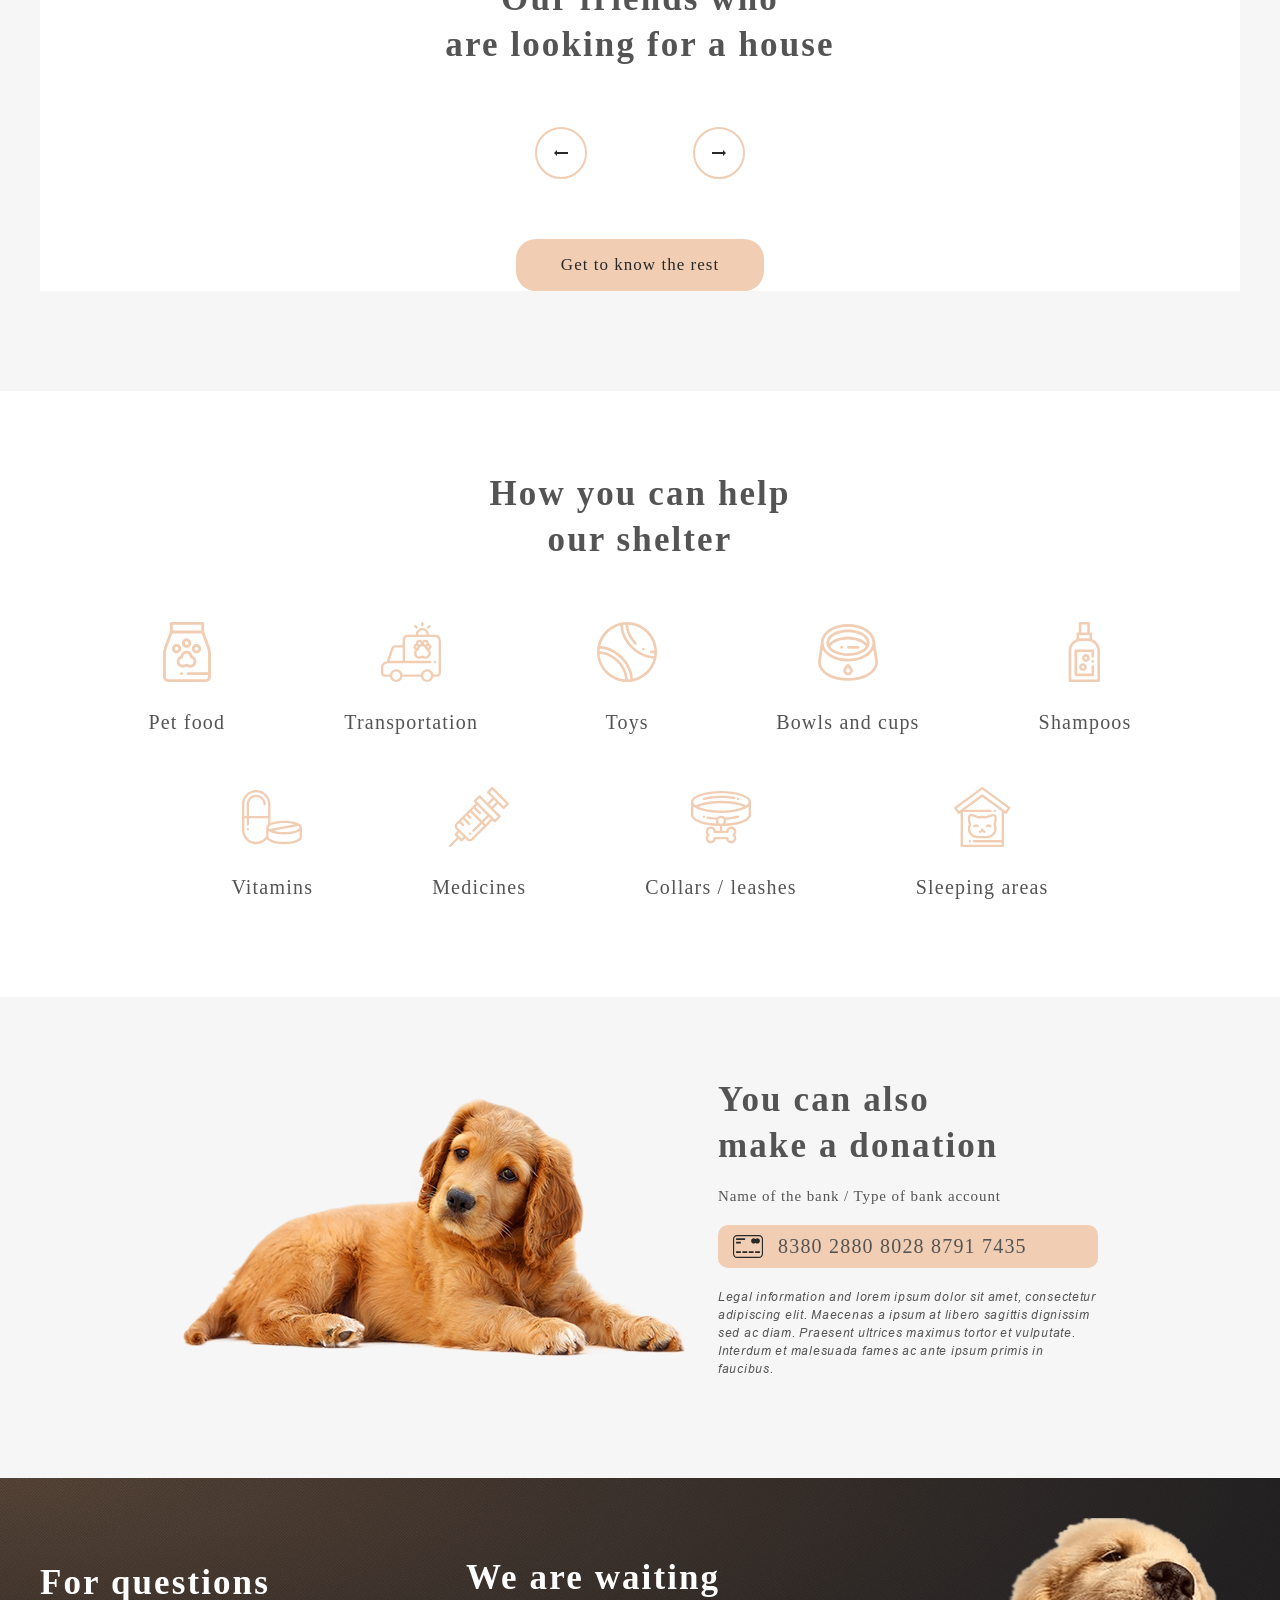
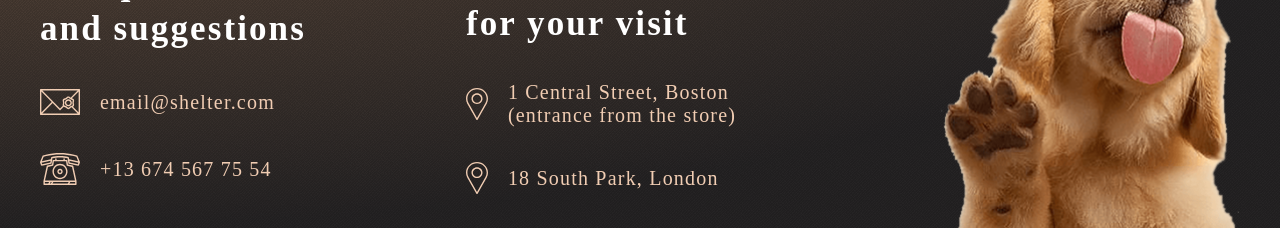
==== commit 5015cd28: "feat: implement modal" ====
--- a/shelter/index.html
+++ b/shelter/index.html
@@ -80,21 +80,7 @@
                        
                     </button>
                     <div class="slider-body">
-                        <div class="pet-card">
-                            <img src="./images/pets-katrine.png" alt="pet-photo" class="pet-photo">
-                            <p class="pet-name">Katrine</p>
-                            <button class="about-pet-button">Learn more</button>
-                        </div>
-                        <div class="pet-card">
-                            <img src="./images/pets-katrine.png" alt="pet-photo" class="pet-photo">
-                            <p class="pet-name">Katrine</p>
-                            <button class="about-pet-button">Learn more</button>
-                        </div>
-                        <div class="pet-card" >
-                            <img src="./images/pets-katrine.png" alt="pet-photo" class="pet-photo">
-                            <p class="pet-name">Katrine</p>
-                            <button class="about-pet-button">Learn more</button>
-                        </div>
+                       
                     </div>
                     <button class="right">
                        
@@ -102,6 +88,13 @@
                 </div>
                 <a href="./ourpets.html" class="gold-button">Get to know the rest</a>
             </div>
+            <template id="pets-card-template">
+                <div class="pet-card">
+                    <img src="./images/pets-katrine.png" alt="pet-photo" class="pet-photo">
+                    <p class="pet-name"></p>
+                    <button class="about-pet-button">Learn more</button>
+                </div>
+            </template>
         </section>
         <section class="help" id="help">
             <div class="help-content">
@@ -205,5 +198,34 @@
         </div>
    </footer>
    <div class="overlay"></div>
+   <div class="modal hidden">
+   <button class="button-close"></button>
+    <div class="modal-content">
+        <img src="./images/pets-jennifer.png" alt="pes" class="modal-image">
+        <div class="modal-info">
+            <h3 class="modal-name">Jennifer</h3>
+            <p class="modal-typeBreed">Dog-Labrador</p>
+            <p class="modal-pets-info">Jennifer is a sweet 2 months old Labrador that is patiently waiting to find a new forever home. This girl really enjoys being able to go outside to run and play, but won't hesitate to play up a storm in the house if she has all of her favorite toys.</p>
+            <ul class="modal-list">
+                <li class="modal-li" >
+                    <span class="modal-li-info">Age: </span>
+                    <span class="modal-age"></span>
+                </li>
+                <li class="modal-li" >
+                    <span class="modal-li-info">Inoculations: </span>
+                    <span class="inoculations"></span>
+                </li>
+                <li class="modal-li" >
+                    <span class="modal-li-info">Diseases: </span>
+                    <span class="diseases"></span>
+                </li>
+                <li class="modal-li" >
+                    <span class="modal-li-info">Parasites: </span>
+                    <span class="parasites"></span>
+                </li>
+            </ul>
+        </div>
+    </div>
+   </div>
 </body>
 </html>
--- a/shelter/styles.css
+++ b/shelter/styles.css
@@ -400,7 +400,14 @@
     padding-bottom: 14px;
 }
 
-.about-header, .pets-header, .help-header, .donation-header, .contacts-header, .adres-header, .pets-section-header{
+.about-header, 
+.pets-header, 
+.help-header, 
+.donation-header,
+ .contacts-header,
+  .adres-header, 
+  .pets-section-header,
+  .modal-name{
     font-family: 'Georgia';
     font-size: 35px;
     line-height: 1.3;
@@ -434,6 +441,27 @@
     background-position:  center;
     transition: background-color 0.5s ease;
 }
+
+.button-close{
+  position: absolute;
+  top: -52px;
+  right: -52px;
+  width: 52px;
+    height: 52px;
+    background: transparent;  
+    border: 2px solid var(--color-gold); 
+    border-radius: 52px;  
+    background-image: url(./icons/close.svg);
+    background-repeat: no-repeat;
+    background-position:  center;
+    transition: background-color 0.5s ease;
+}
+
+.modal-button-close{
+  display: flex;
+  justify-content: flex-end;
+}
+
 .right{
     width: 52px;
     height: 52px;
@@ -487,7 +515,7 @@
 }
 
 
-.pet-name, .card-name{
+.pet-name, .card-name, .modal-typeBreed{
     font-family: 'Georgia';
     font-size: 20px;
     line-height: 1.00;
@@ -580,7 +608,7 @@
   gap: 15px;
 }
 
-.donation-subheader{
+.donation-subheader, .modal-pets-info{
   font-family: 'Georgia';
     font-size: 15px;
     line-height: 1.1;
@@ -792,6 +820,10 @@
   border-bottom: 2px solid var(--color-gold);
 }
 
+.hidden{
+  display: none;
+}
+
 .hidden-burger {
     transform: translateX(100%);
     opacity: 0;
@@ -814,7 +846,91 @@
     visibility: visible;
     opacity: 1;
 }
+
+.modal{
+  position: fixed;
+  top: 50%;
+  left: 50%;
+  z-index: 1000;
+  transform: translate(-50%, -50%);
+  
+ 
+}
+
+.modal-content{
+  
+  display: flex;
+  align-items: center;
+  justify-content: center;
+  gap: 30px;
+  background-color: var(--color-white);
+  border-radius: 20px;
+  overflow: hidden;
+  
+  padding-right: 20px;
+}
+
+.modal-image{
+  width: 500px;
+  height: 500px;
+}
+
+.modal-info{
+  max-width: 351px;
+  display: flex;
+  flex-direction: column;
+  gap: 40px;
+  justify-content: flex-start;
+  flex-wrap: wrap;
+}
+
+
+.modal-li-info{
+  font-family: 'Georgia';
+    font-size: 15px;
+    font-weight: bold;
+    line-height: 1.15;
+    letter-spacing: 0.06em;
+    color: var(--color-dark-medium);
+}
+
+.modal-age, .inoculations, .diseases , .parasites{
+   font-family: 'Georgia';
+    font-size: 15px;
+    
+    line-height: 1.15;
+    letter-spacing: 0.06em;
+    color: var(--color-dark-medium);
+}
+
+.modal-list {
+  list-style-type: disc;    
+  padding-left: 1.5em;     
+}
+
+.modal-li::marker {
+  color: var(--color-gold);         
+  font-size: 1.5em;   
+}
+
 @media (max-width:1279px){
+
+
+  .modal{
+    width: max-content;
+    height: max-content;
+  }
+  .modal-image{
+    width: 350px;
+    height: 350px;
+  }
+
+  .modal-info{
+    padding-bottom: 15px;
+    padding-top: 15px;
+    max-width: 250px;
+    gap: 20px;
+  }
   .start-screen{
     display: flex;
     flex-direction: column;
@@ -923,6 +1039,22 @@
 }
 @media(max-width: 767px){
   
+.modal-image{
+  display: none;
+}
+
+.modal-content{
+  
+  padding-right: 0px;
+}
+
+.modal-info{
+  padding: 10px 10px 10px 10px;
+}
+
+.button-close{
+  right: -25px;
+}
 .burger-button{
   margin-left: auto;
   width: 30px;
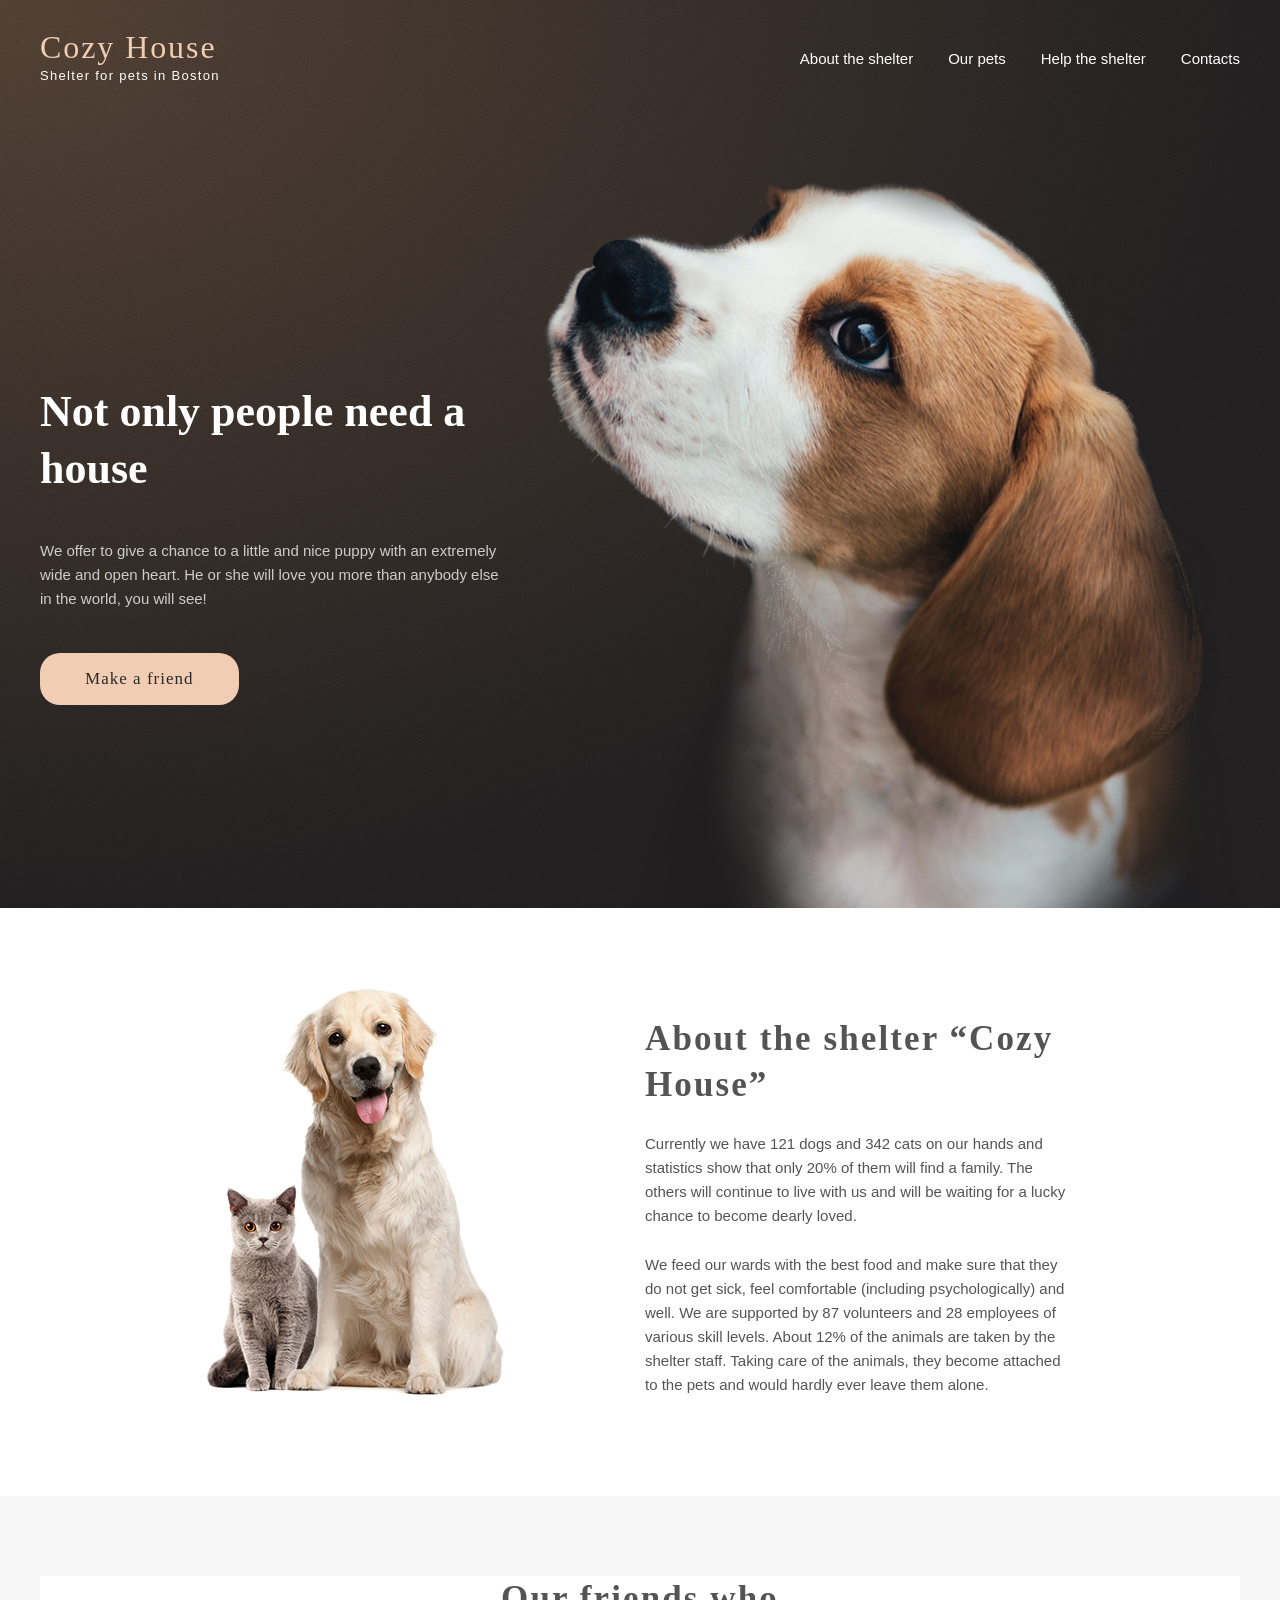
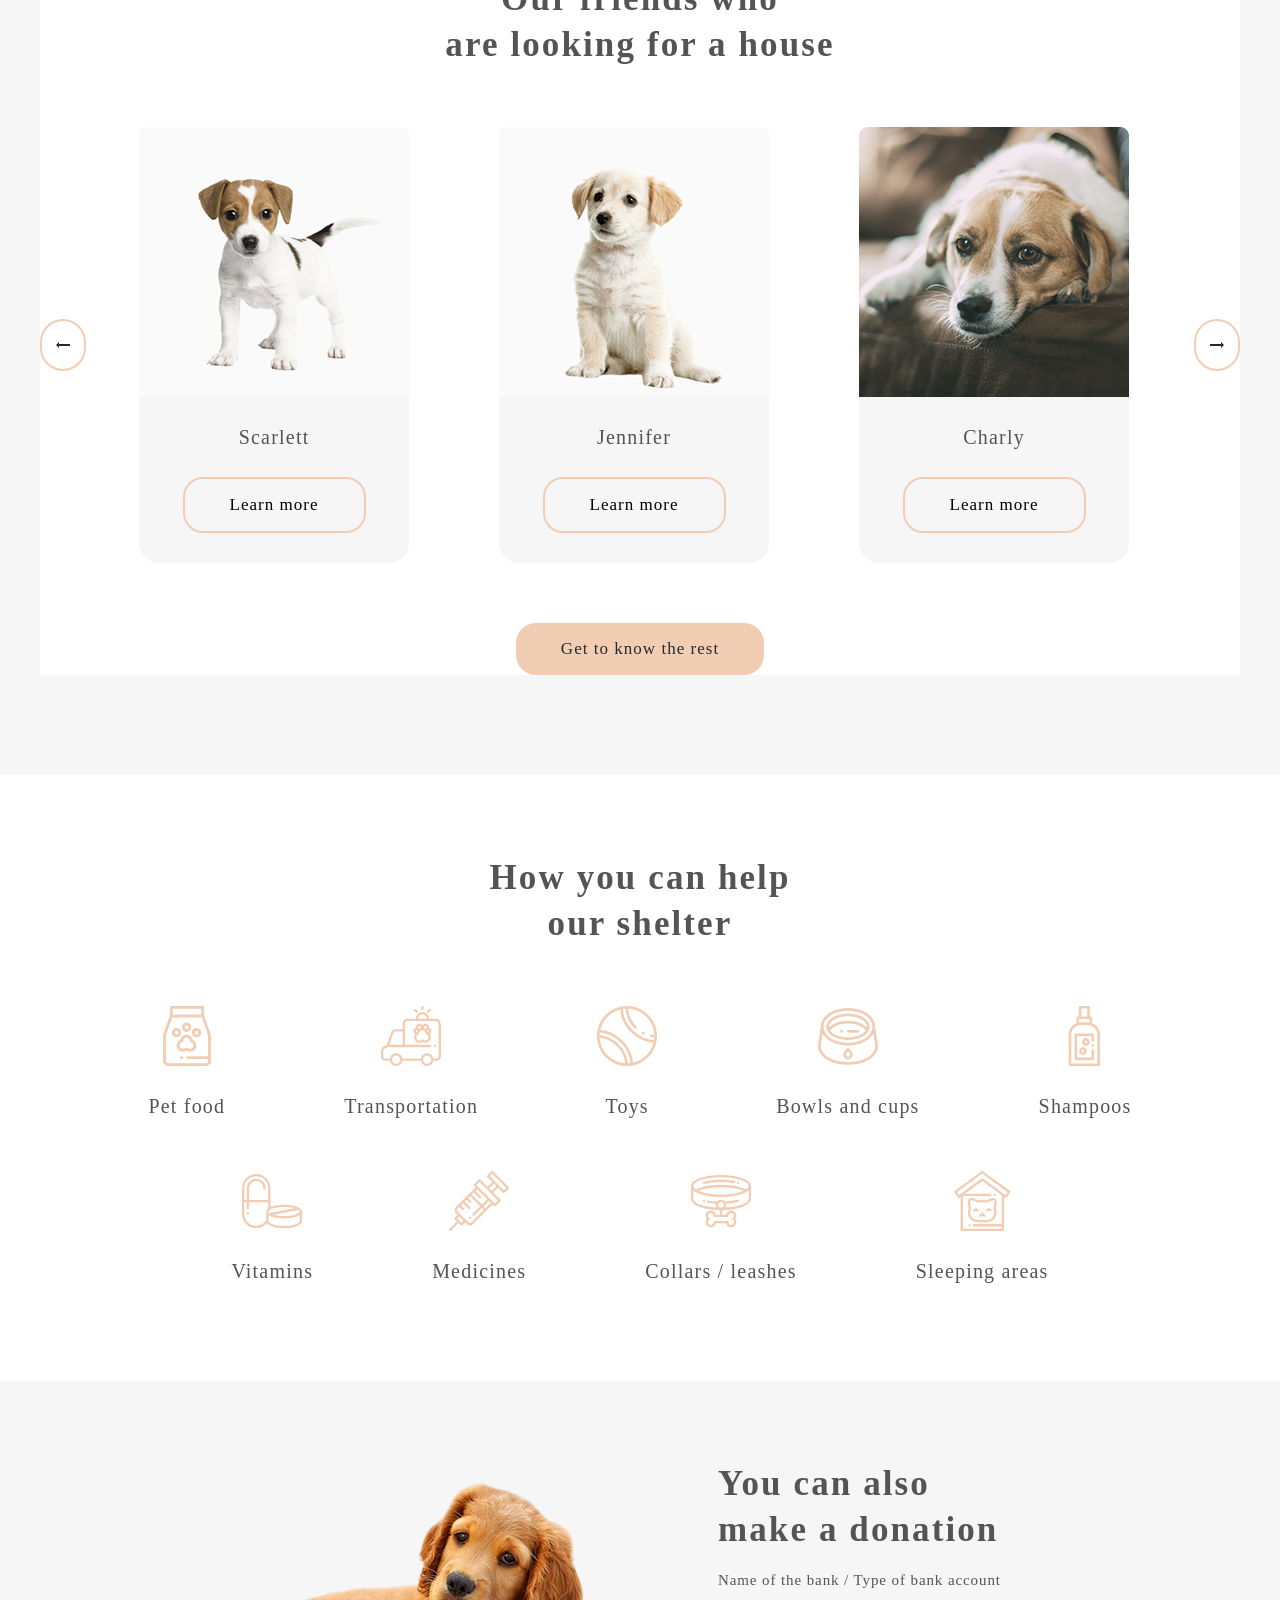
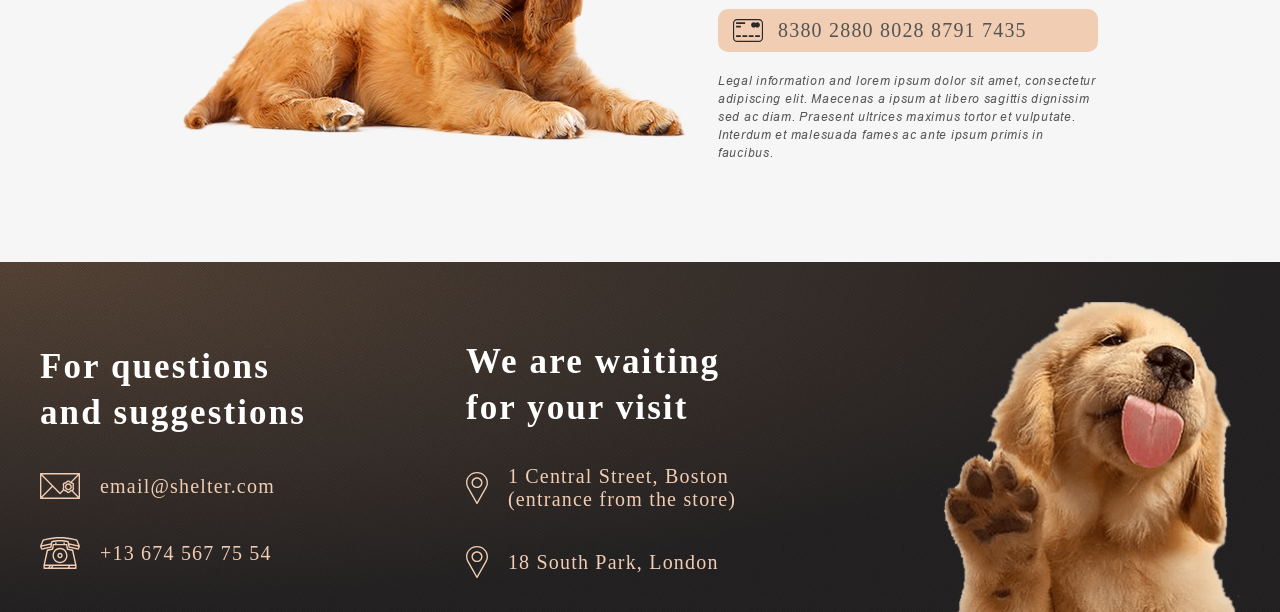
==== commit 16987666: "feat: implement slider" ====
--- a/shelter/index.html
+++ b/shelter/index.html
@@ -79,9 +79,10 @@
                     <button class="left">
                        
                     </button>
-                    <div class="slider-body">
+                    <div class="sl-cont"><div class="slider-body">
                        
-                    </div>
+                    </div></div>
+                    
                     <button class="right">
                        
                     </button>
--- a/shelter/styles.css
+++ b/shelter/styles.css
@@ -490,19 +490,31 @@
 }
 
 .slider{
+  width: 100%;
     display: flex;
     flex-direction: row;
     align-items: center;
     gap: 53px;
+    overflow: hidden;
+    
+    
+}
+.sl-cont{
+  width: 100%;
+  overflow: hidden;
 }
 
 .slider-body{
     display: flex;
     align-items: center;
+    width: 100%;
     gap: 90px;
+    
+    
 }
 
 .pet-card{
+  width: 270px;
     display: flex;
     flex-direction: column;
     gap: 30px;
@@ -511,7 +523,7 @@
     border-radius: var(--border-radius);
     padding-bottom: 30px;
     cursor: pointer;
-    
+    flex-shrink: 0;
 }
 
 
@@ -913,6 +925,7 @@
   font-size: 1.5em;   
 }
 
+
 @media (max-width:1279px){
 
 
@@ -957,9 +970,7 @@
     gap: 80px;
   }
 
-  .slider-body .pet-card:nth-child(3){
-    display: none;
-  }
+ 
   .pet-card, .about-pet-button{
     background-color: var(--color-white);
   }
@@ -1035,6 +1046,9 @@
   padding-top: 30px;
 }
 
+.cards-container .pet-card:nth-child(n+5){
+  display: none;
+}
 
 }
 @media(max-width: 767px){
@@ -1174,10 +1188,7 @@
   font-style: normal; font-variant: normal; font-weight: 400;
 }
 
-.slider-body .pet-card:nth-child(2),
-.slider-body .pet-card:nth-child(3){
-    display: none;
-}
+
 .cards-container .pet-card:nth-child(n+4){
   display: none;
 }
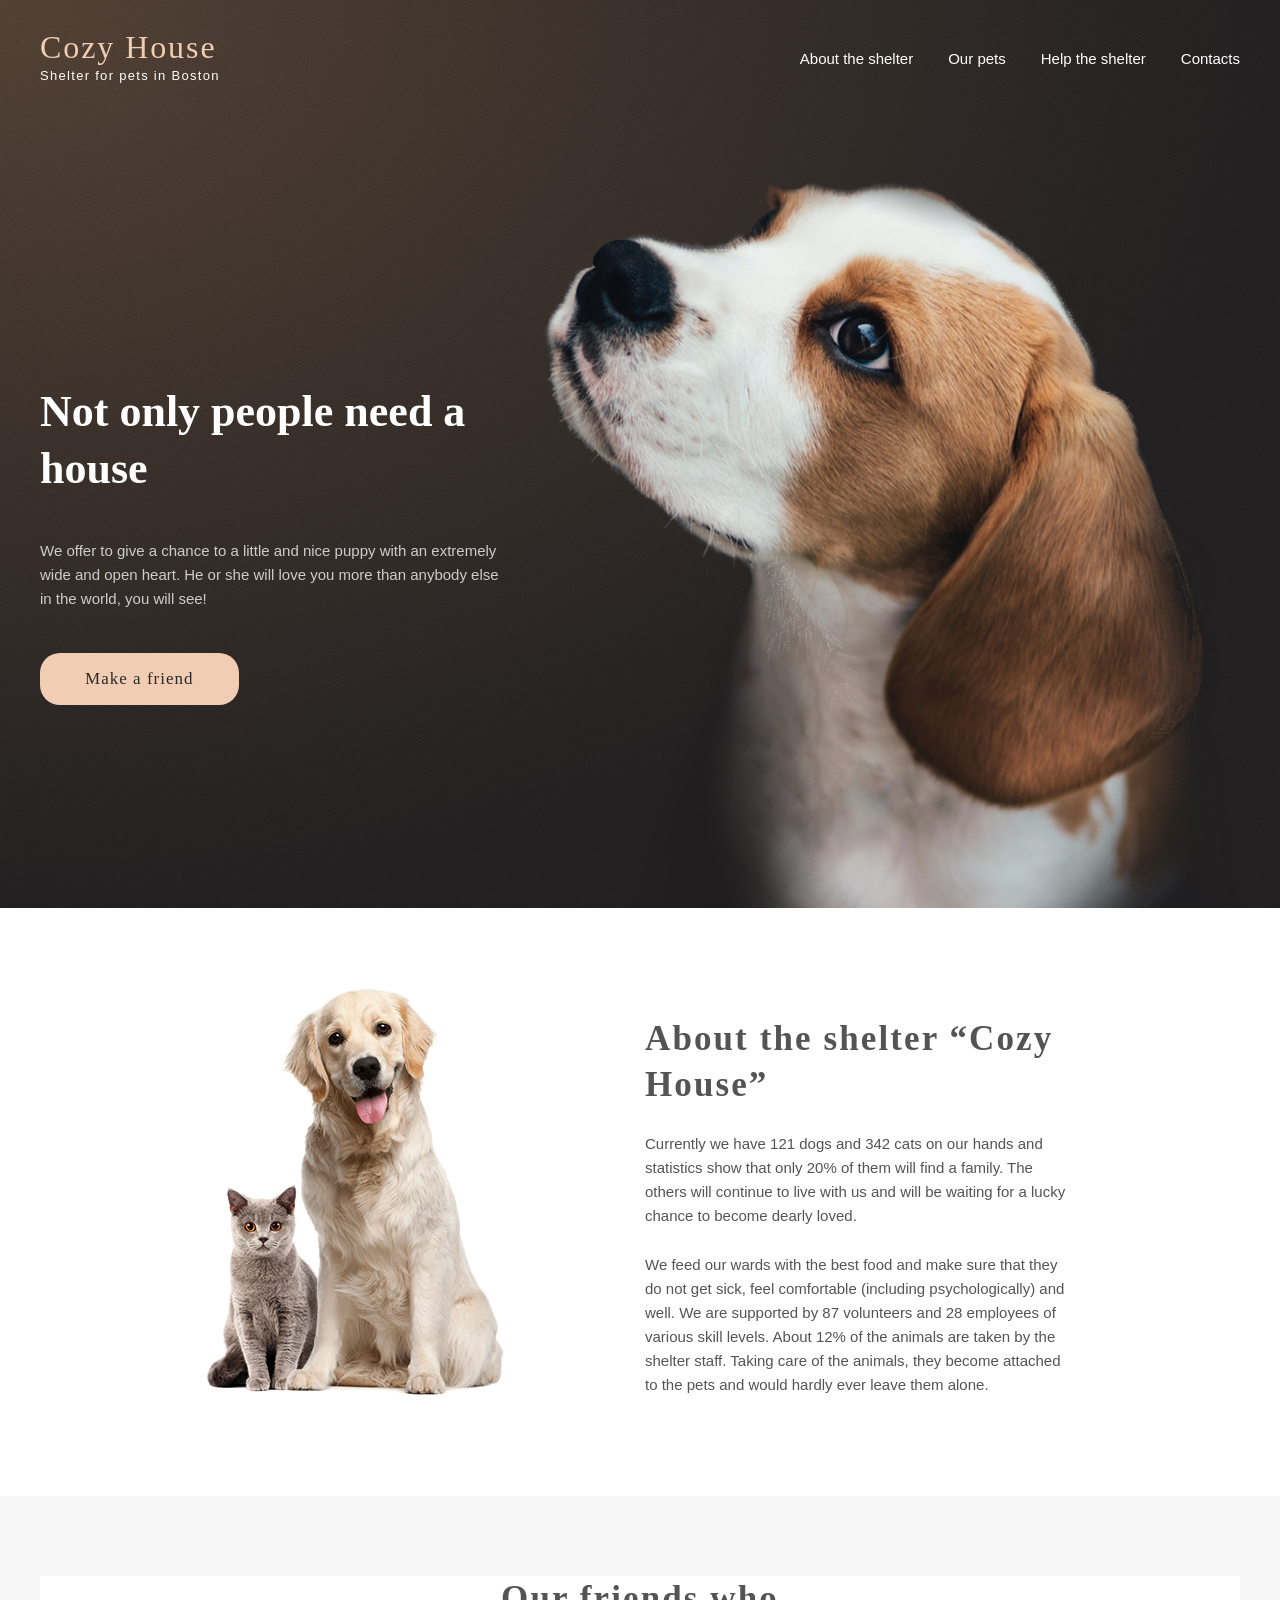
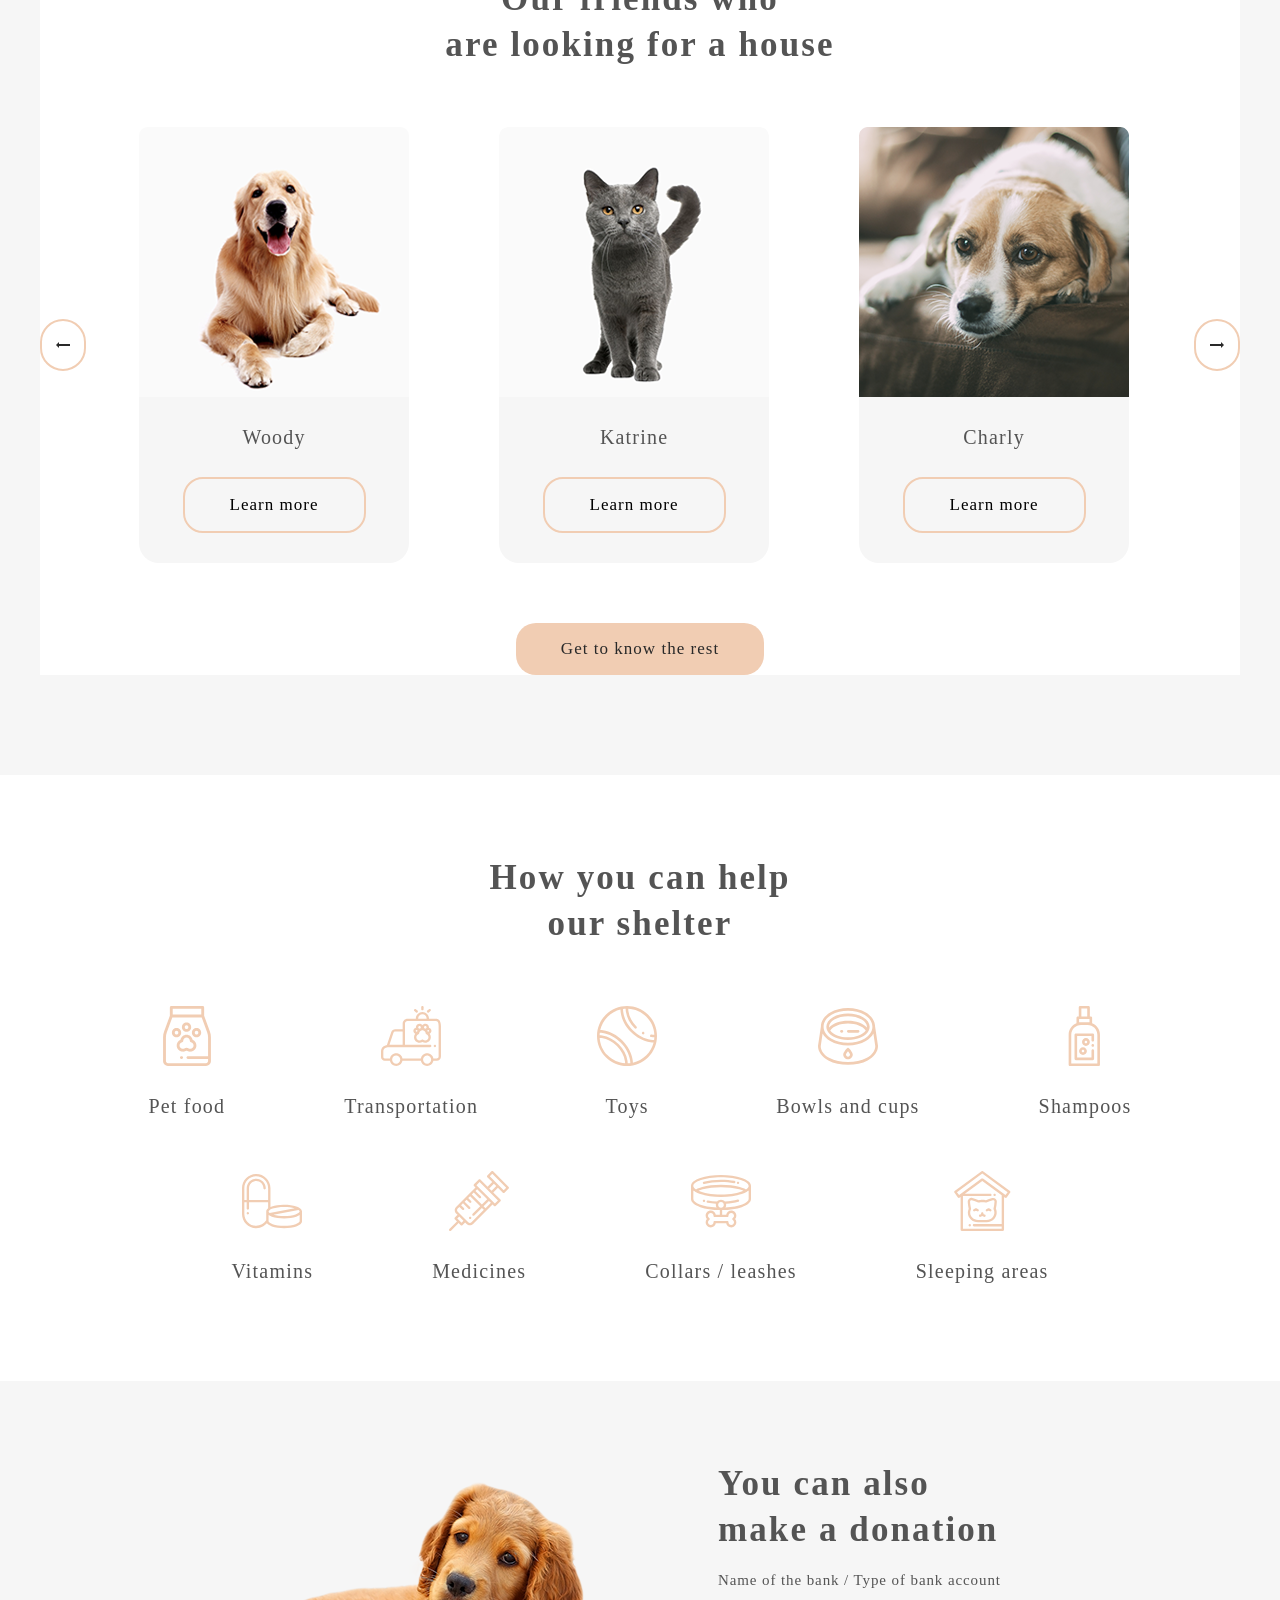
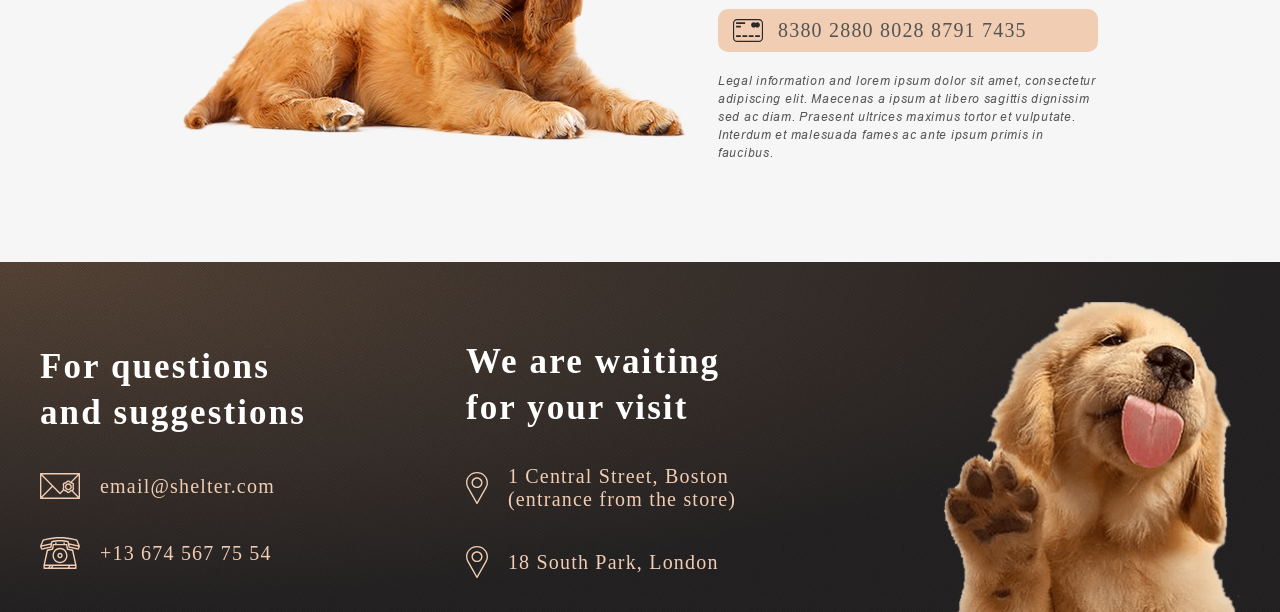
==== commit 6692946f: "Merge branch 'shelter' into shelter-part3" ====
--- a/shelter/index.html
+++ b/shelter/index.html
@@ -46,6 +46,9 @@
                 <a href="#contacts" class="nav-item">Contacts</a></li>
             </div>
     </nav>
+    <div class="burger-button">
+        <span></span>
+    </div>
    </header>
    <main>
         <h1 style="display: none;">Shelter</h1>
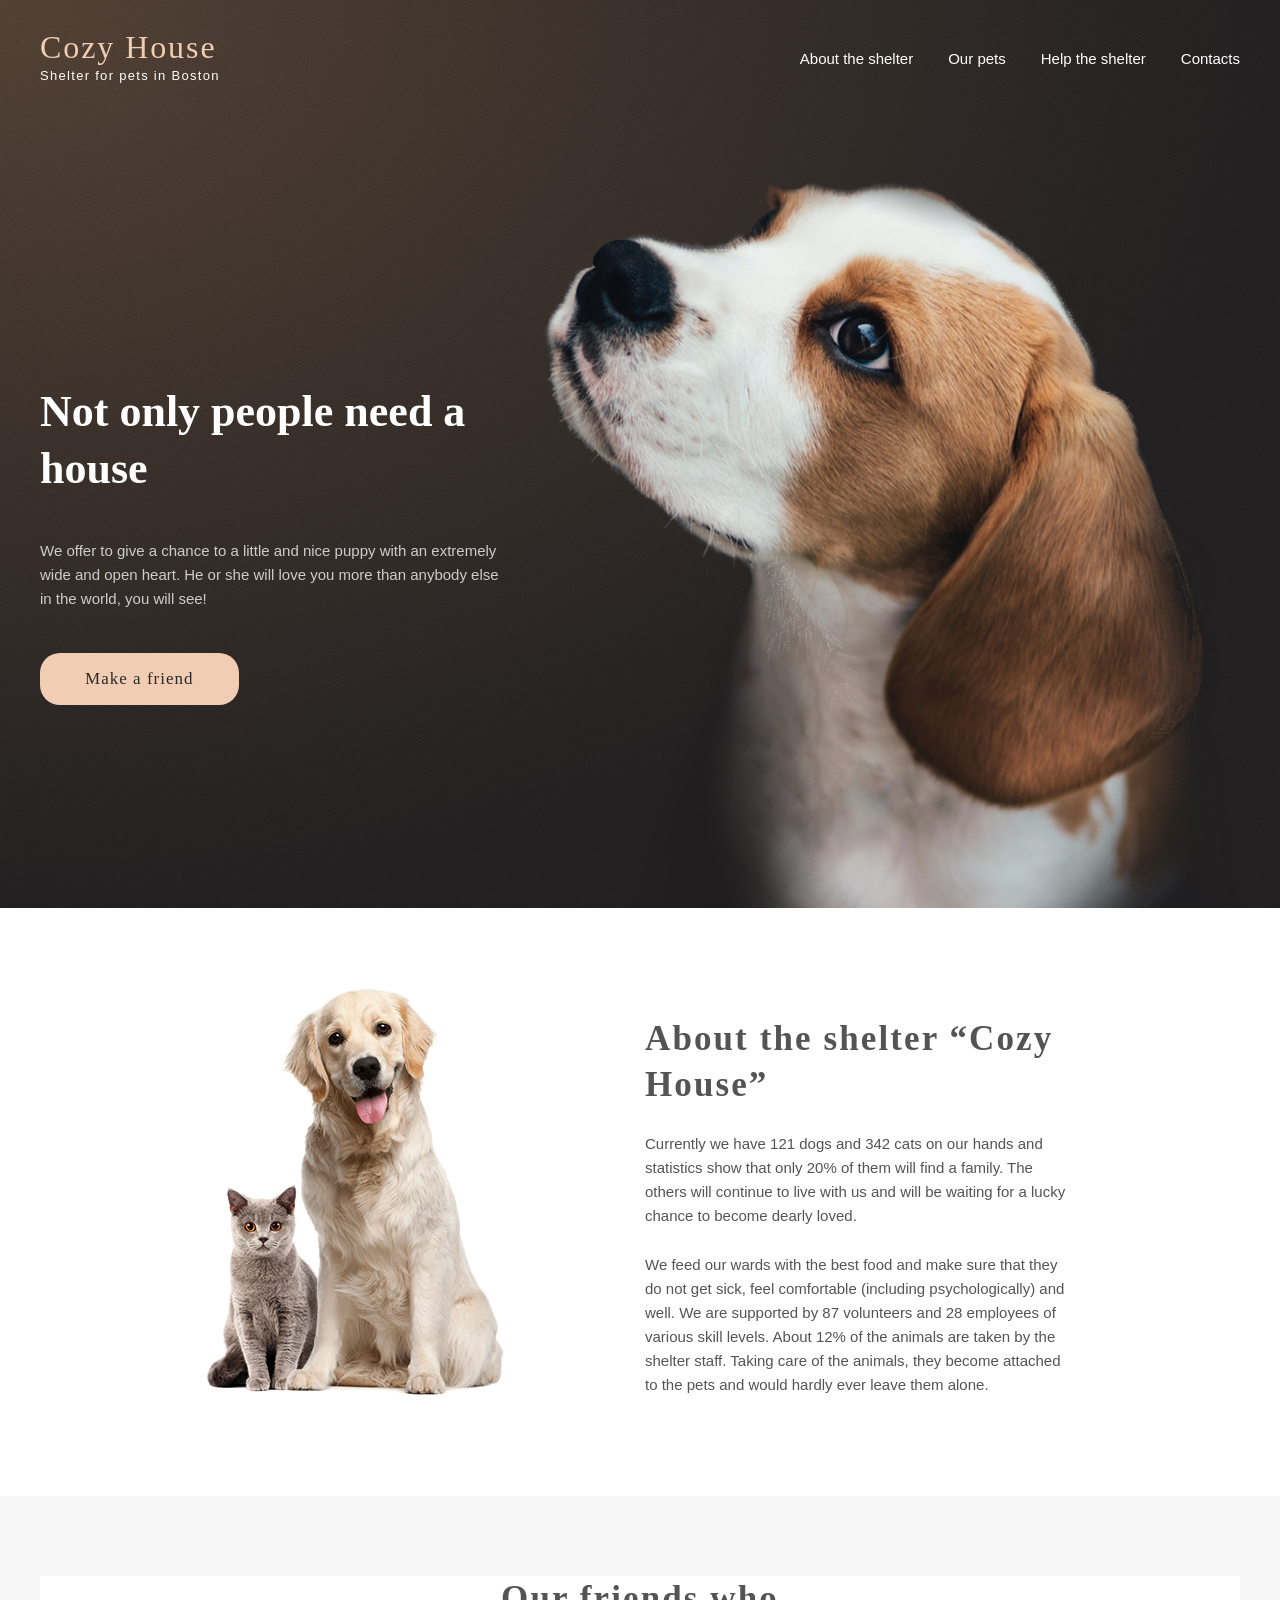
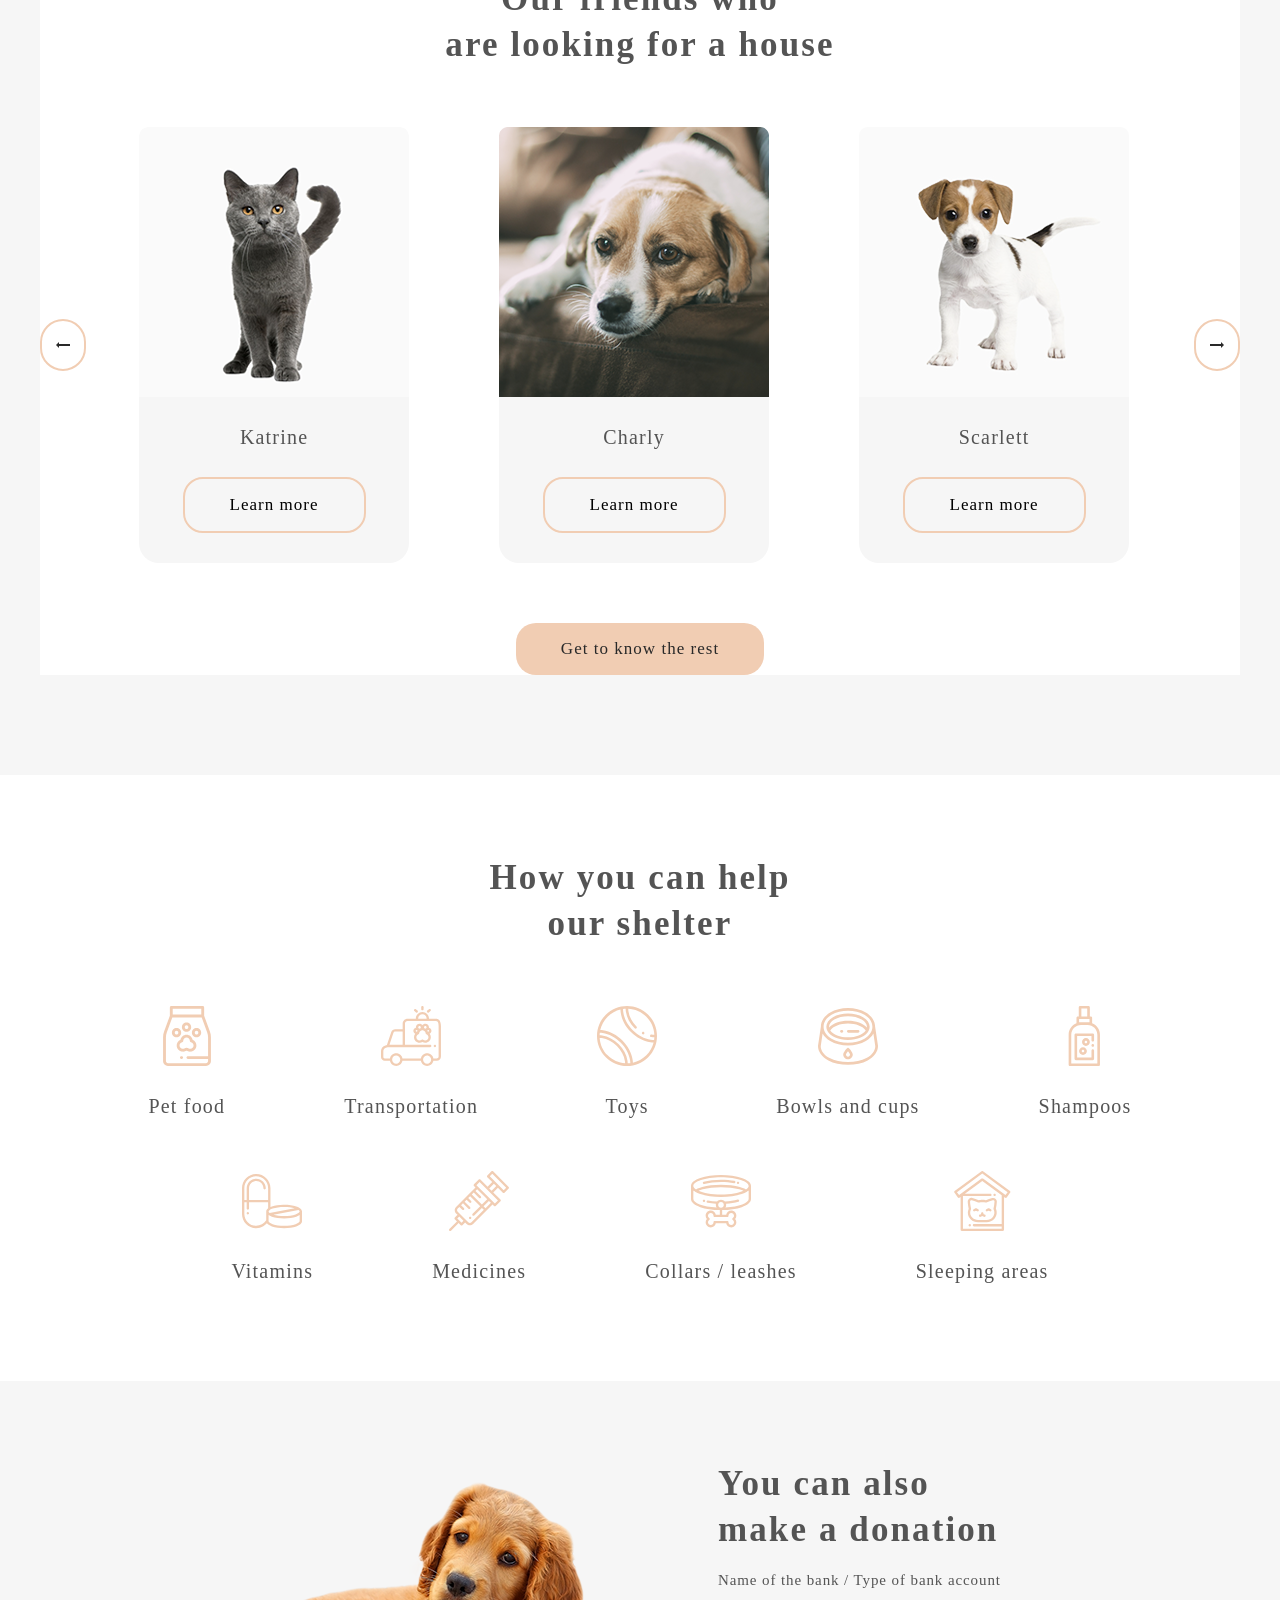
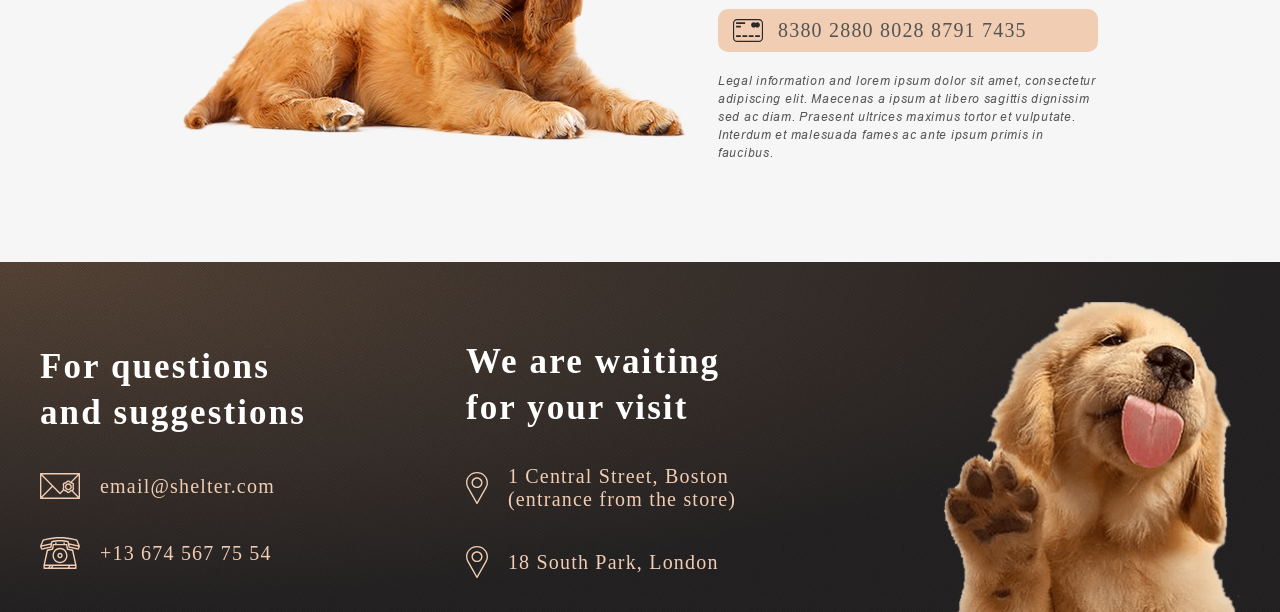
==== commit e56c612b: "fix visual problem" ====
--- a/shelter/index.html
+++ b/shelter/index.html
@@ -46,9 +46,6 @@
                 <a href="#contacts" class="nav-item">Contacts</a></li>
             </div>
     </nav>
-    <div class="burger-button">
-        <span></span>
-    </div>
    </header>
    <main>
         <h1 style="display: none;">Shelter</h1>
@@ -231,5 +228,7 @@
         </div>
     </div>
    </div>
+
+   
 </body>
 </html>
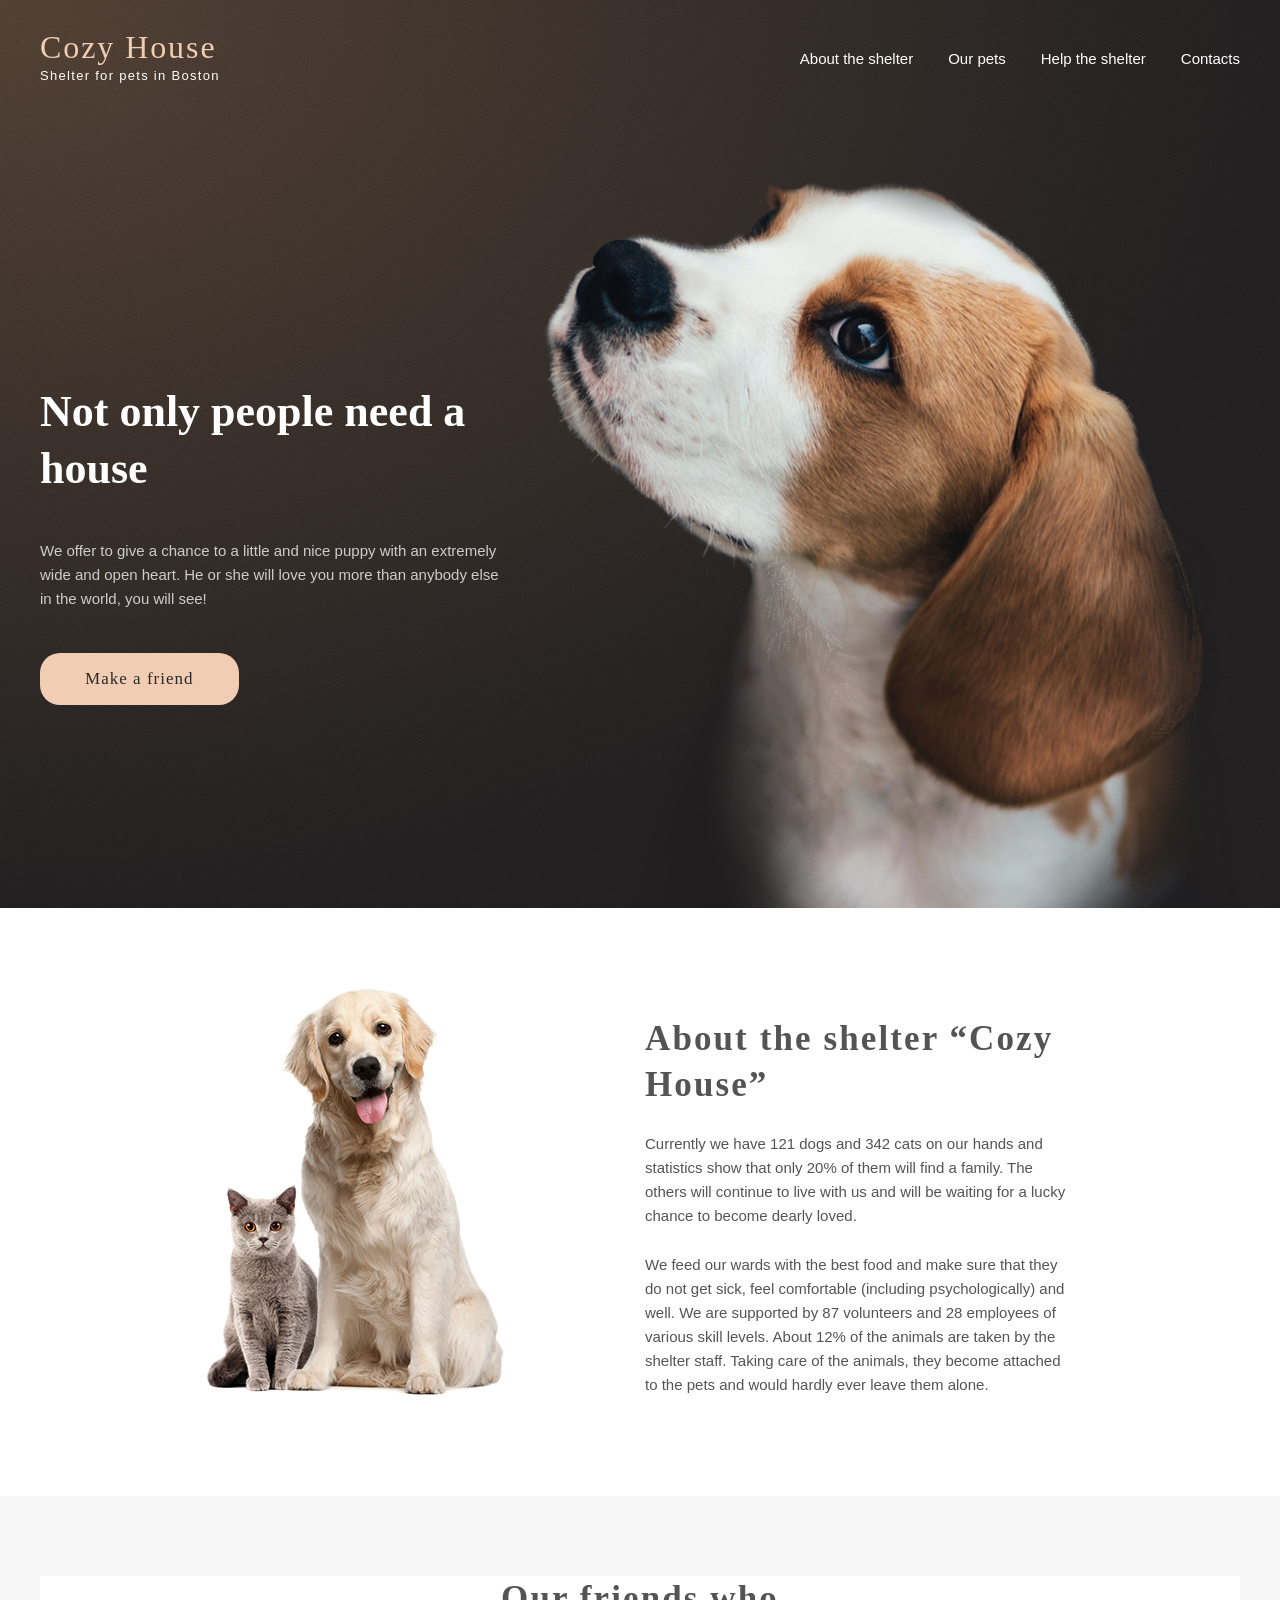
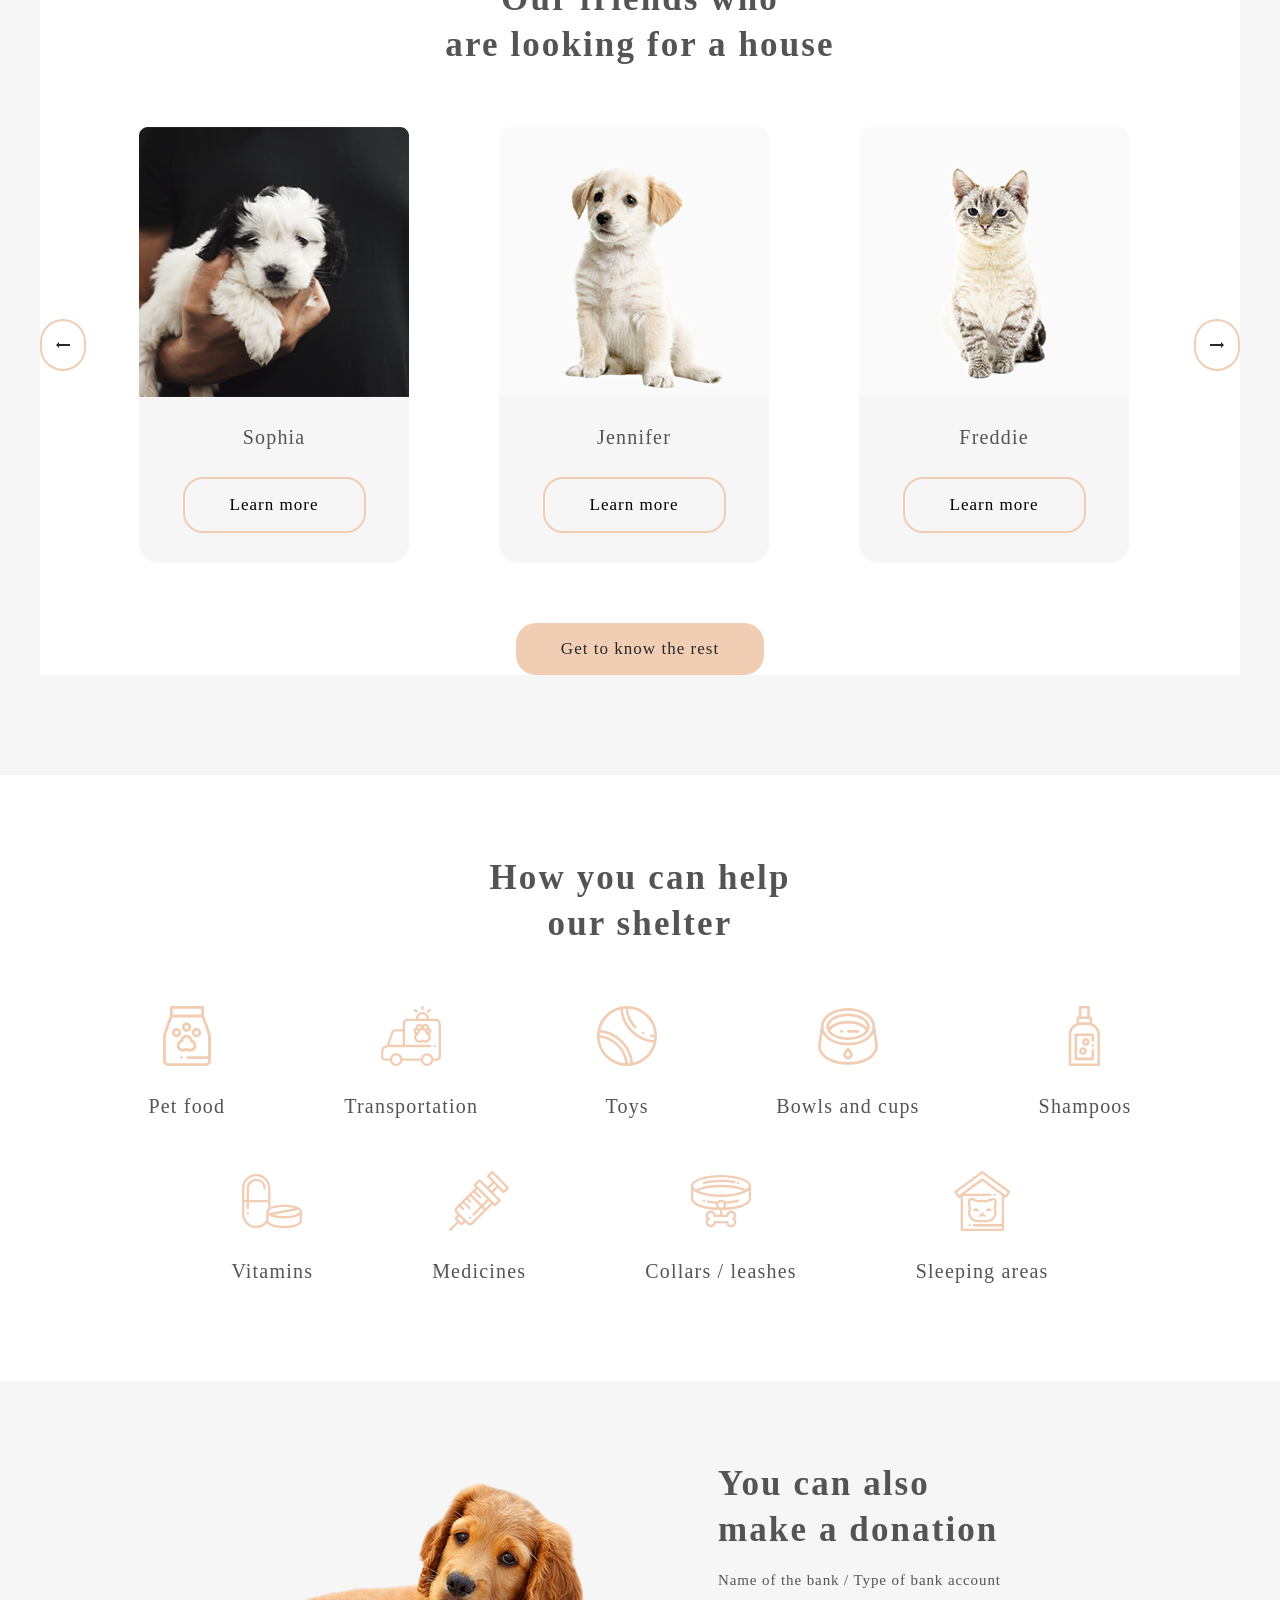
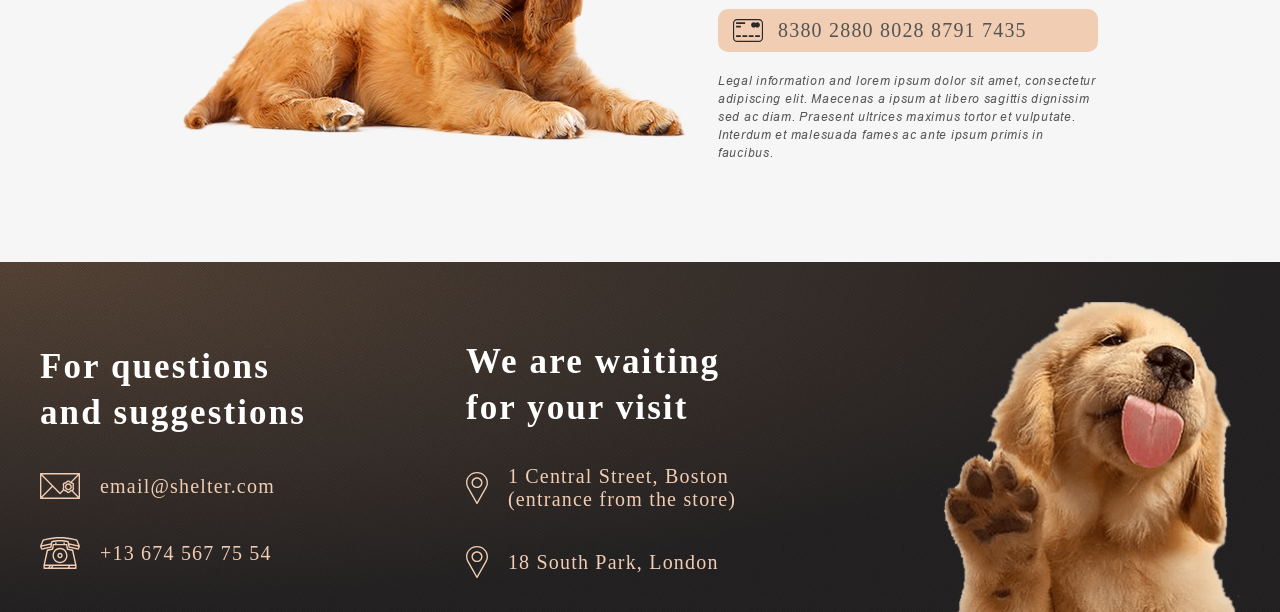
==== commit 6e4845d7: "Merge pull request #8 from Artsiom-Zayats/shelter-part3 fix visual problem" ====
--- a/shelter/index.html
+++ b/shelter/index.html
@@ -46,6 +46,9 @@
                 <a href="#contacts" class="nav-item">Contacts</a></li>
             </div>
     </nav>
+    <div class="burger-button">
+        <span></span>
+    </div>
    </header>
    <main>
         <h1 style="display: none;">Shelter</h1>
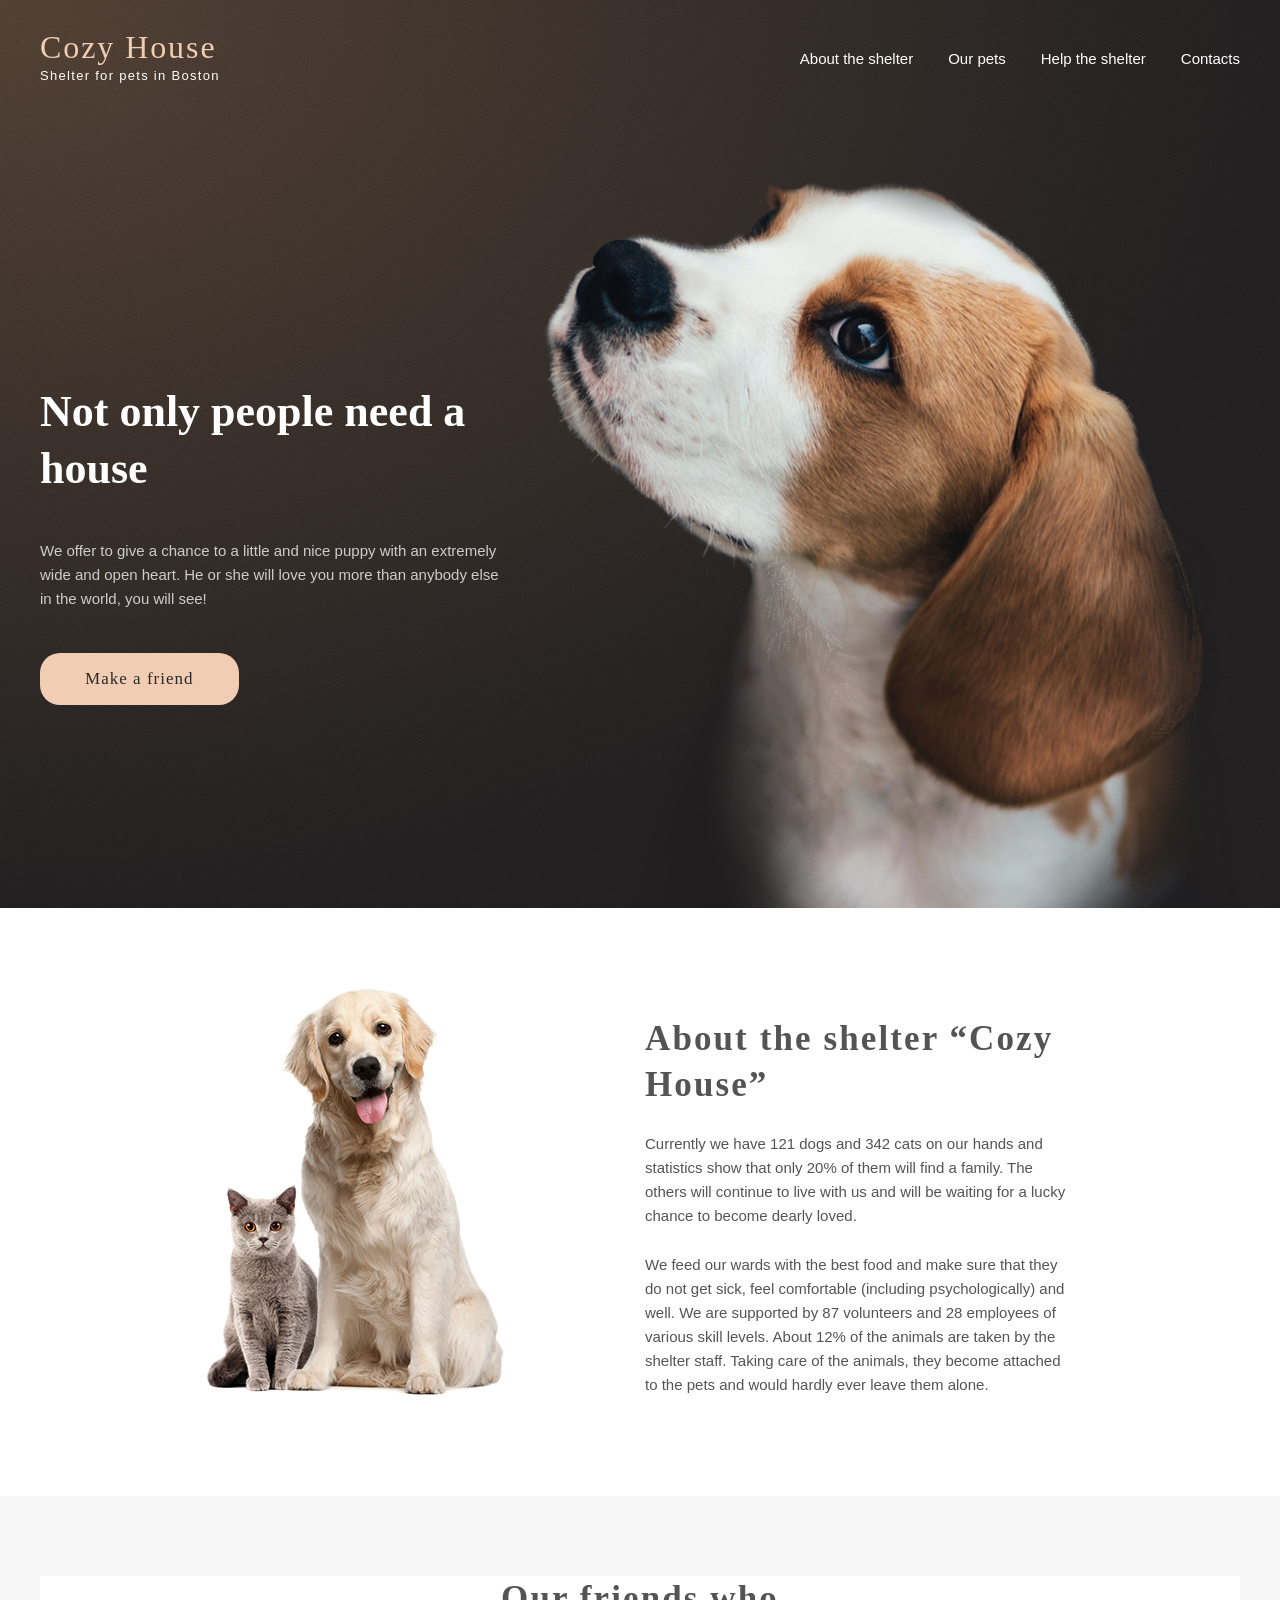
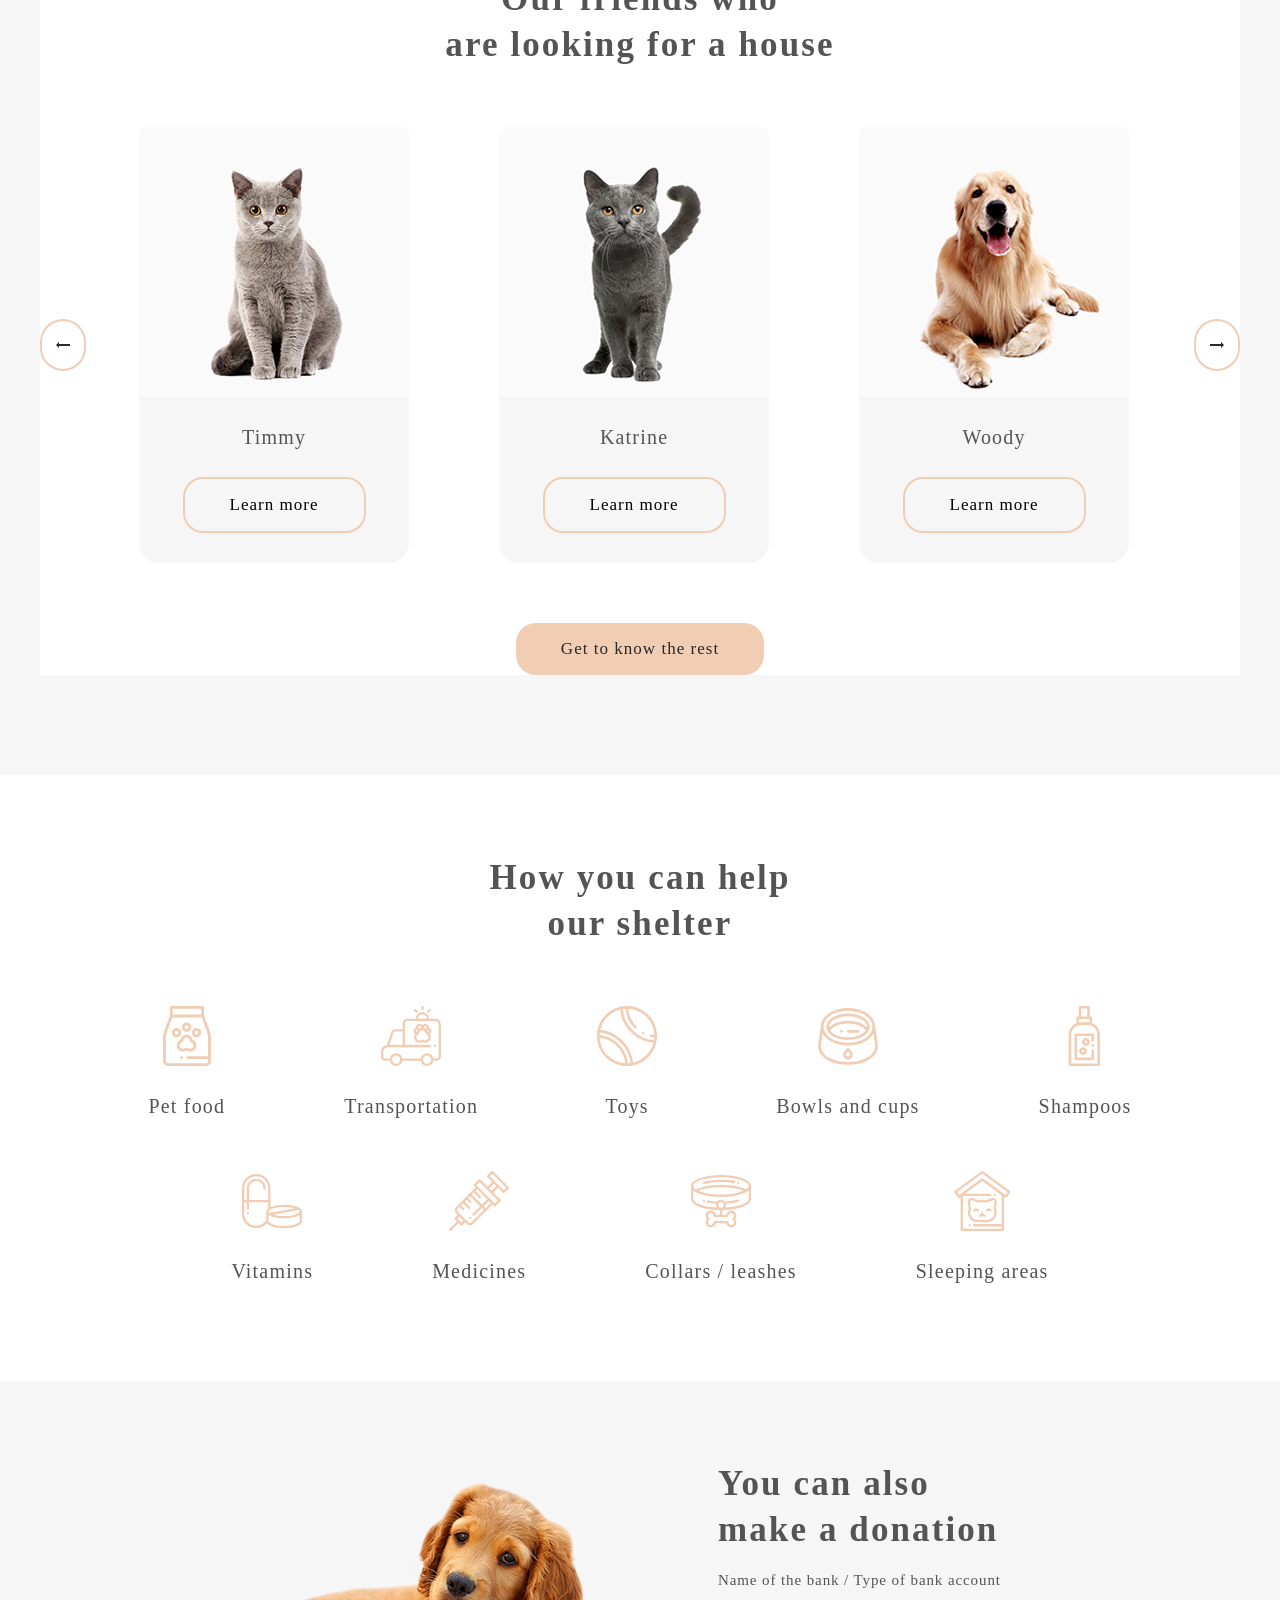
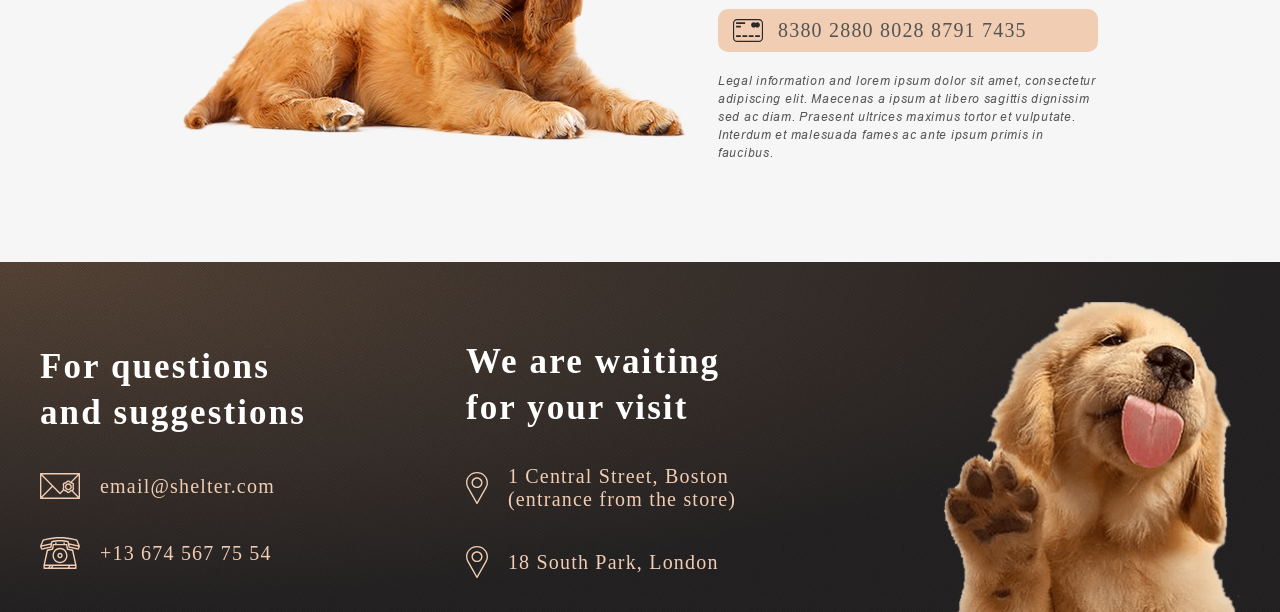
==== commit fea50a91: "Merge pull request #9 from Artsiom-Zayats/shelter-part4 Shelter part3" ====
--- a/shelter/index.html
+++ b/shelter/index.html
@@ -46,9 +46,6 @@
                 <a href="#contacts" class="nav-item">Contacts</a></li>
             </div>
     </nav>
-    <div class="burger-button">
-        <span></span>
-    </div>
    </header>
    <main>
         <h1 style="display: none;">Shelter</h1>
--- a/shelter/styles.css
+++ b/shelter/styles.css
@@ -766,19 +766,19 @@
 }
 
 .left-end-navigator{
-  background-image: url(./icons/__.svg);
+  background-image: url(./icons/left2.svg);
 }
 
 .left-navigator{
-  background-image: url(./icons/_.svg);
+  background-image: url(./icons/left.svg);
 }
 
 .right-navigator{
-  background-image: url(./icons/_\ \(1\).svg);
+  background-image: url(./icons/right.svg);
 }
 
 .right-end-navigator{
-  background-image: url(./icons/__\ \(1\).svg);
+  background-image: url(./icons/right2.svg);
 }
 
 .nav-item{
